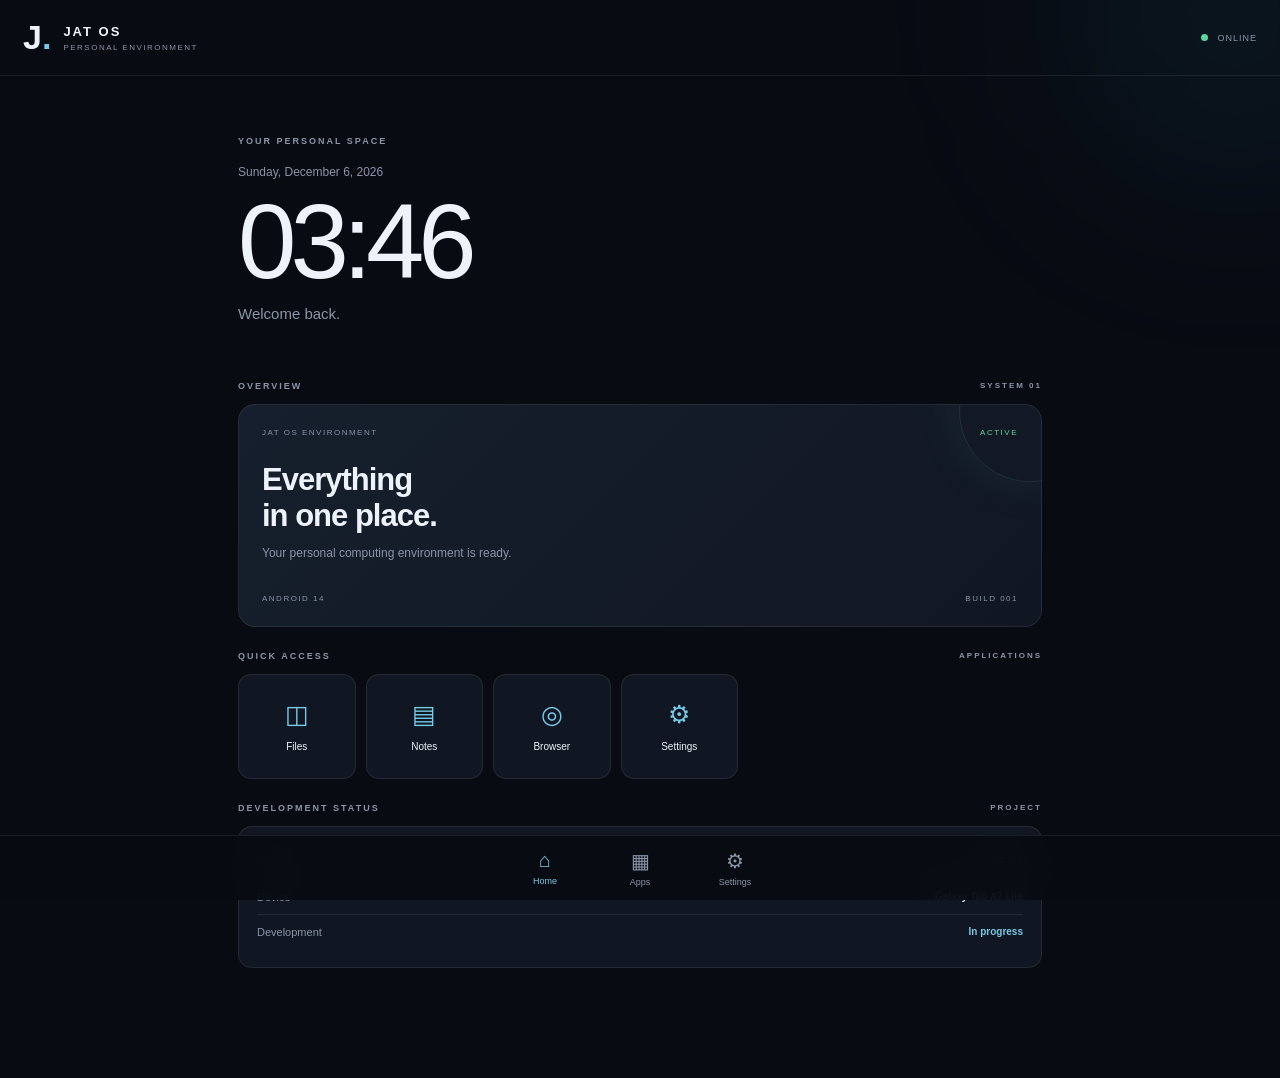
==== interface/index.html @ 36a862e6 "Build JAT OS interface prototype" ====
<!DOCTYPE html>
<html lang="en">
<head>
<meta charset="UTF-8">
<meta name="viewport" content="width=device-width,initial-scale=1,maximum-scale=1,user-scalable=no">
<meta name="theme-color" content="#080b12">
<title>JAT OS</title>
<link rel="stylesheet" href="style.css">
</head>
<body>

<div class="ambient"></div>

<header>
  <div class="brand">
    <div class="logo">J<span>.</span></div>
    <div>
      <div class="brand-name">JAT OS</div>
      <div class="brand-sub">PERSONAL ENVIRONMENT</div>
    </div>
  </div>
  <div class="system-status">
    <span class="status-dot"></span>
    <span>ONLINE</span>
  </div>
</header>

<main>
  <section id="home" class="screen active">
    <div class="greeting">
      <div class="eyebrow">YOUR PERSONAL SPACE</div>
      <div id="date" class="date"></div>
      <div id="clock" class="clock">00:00</div>
      <div class="welcome">Welcome back.</div>
    </div>

    <div class="section-heading">
      <span>OVERVIEW</span>
      <span class="muted">SYSTEM 01</span>
    </div>

    <div class="system-card">
      <div class="card-top">
        <span>JAT OS ENVIRONMENT</span>
        <span class="live">ACTIVE</span>
      </div>
      <div class="system-title">Everything<br>in one place.</div>
      <div class="system-description">
        Your personal computing environment is ready.
      </div>
      <div class="card-bottom">
        <span>ANDROID 14</span>
        <span>BUILD 001</span>
      </div>
    </div>

    <div class="section-heading">
      <span>QUICK ACCESS</span>
      <span class="muted">APPLICATIONS</span>
    </div>

    <div class="quick-grid">
      <button class="quick-item" data-app="Files">
        <span class="app-icon">◫</span>
        <span>Files</span>
      </button>
      <button class="quick-item" data-app="Notes">
        <span class="app-icon">▤</span>
        <span>Notes</span>
      </button>
      <button class="quick-item" data-app="Browser">
        <span class="app-icon">◎</span>
        <span>Browser</span>
      </button>
      <button class="quick-item" data-app="Settings">
        <span class="app-icon">⚙</span>
        <span>Settings</span>
      </button>
    </div>

    <div class="section-heading">
      <span>DEVELOPMENT STATUS</span>
      <span class="muted">PROJECT</span>
    </div>

    <div class="info-card">
      <div class="info-row">
        <span>Project</span>
        <strong>JAT OS</strong>
      </div>
      <div class="info-row">
        <span>Device</span>
        <strong>Galaxy Tab A7 Lite</strong>
      </div>
      <div class="info-row">
        <span>Development</span>
        <strong class="accent">In progress</strong>
      </div>
    </div>
  </section>

  <section id="apps" class="screen">
    <div class="page-title">Applications</div>
    <div class="page-subtitle">YOUR DIGITAL WORKSPACE</div>

    <input id="search" class="search" placeholder="Search applications..." autocomplete="off">

    <div id="app-list" class="app-list">
      <button class="app-entry" data-app="Files"><span>◫</span><div><b>Files</b><small>File management</small></div></button>
      <button class="app-entry" data-app="Notes"><span>▤</span><div><b>Notes</b><small>Personal workspace</small></div></button>
      <button class="app-entry" data-app="Browser"><span>◎</span><div><b>Browser</b><small>Internet access</small></div></button>
      <button class="app-entry" data-app="Calculator"><span>⊞</span><div><b>Calculator</b><small>Calculations</small></div></button>
      <button class="app-entry" data-app="Settings"><span>⚙</span><div><b>Settings</b><small>Environment configuration</small></div></button>
      <button class="app-entry" data-app="Terminal"><span>⌘</span><div><b>Terminal</b><small>Development environment</small></div></button>
    </div>
  </section>

  <section id="settings" class="screen">
    <div class="page-title">Settings</div>
    <div class="page-subtitle">ENVIRONMENT CONFIGURATION</div>

    <div class="settings-group">
      <div class="settings-label">APPEARANCE</div>
      <div class="setting">
        <div><b>Light interface</b><small>Change the environment theme</small></div>
        <button id="theme-toggle" class="toggle">OFF</button>
      </div>
    </div>

    <div class="settings-group">
      <div class="settings-label">DEVICE INFORMATION</div>
      <div class="info-row"><span>Device</span><strong>SM-T225</strong></div>
      <div class="info-row"><span>Android</span><strong>14</strong></div>
      <div class="info-row"><span>Architecture</span><strong>ARM64</strong></div>
      <div class="info-row"><span>Interface version</span><strong>0.1.0</strong></div>
    </div>

    <div class="settings-group">
      <div class="settings-label">ABOUT</div>
      <div class="system-card compact">
        <div class="system-title">JAT OS</div>
        <div class="system-description">A personal Android computing environment, developed independently.</div>
      </div>
    </div>
  </section>

  <section id="notes" class="screen">
    <div class="page-title">Notes</div>
    <div class="page-subtitle">PERSONAL WORKSPACE</div>
    <textarea id="notes-input" placeholder="Write something..."></textarea>
    <div class="note-footer">
      <span id="save-status">Saved locally</span>
      <button id="clear-notes">CLEAR</button>
    </div>
  </section>

  <section id="detail" class="screen">
    <button id="back-button" class="back">← BACK</button>
    <div class="page-title" id="detail-title">Application</div>
    <div class="page-subtitle">APPLICATION INFORMATION</div>
    <div class="system-card">
      <div class="system-title" id="detail-name"></div>
      <div class="system-description" id="detail-description"></div>
    </div>
    <div id="detail-action"></div>
  </section>
</main>

<nav>
  <button class="nav-item active" data-screen="home">
    <span>⌂</span><small>Home</small>
  </button>
  <button class="nav-item" data-screen="apps">
    <span>▦</span><small>Apps</small>
  </button>
  <button class="nav-item" data-screen="settings">
    <span>⚙</span><small>Settings</small>
  </button>
</nav>

<div id="toast"></div>

<script src="app.js"></script>
</body>
</html>
---- interface/style.css ----
:root {
  --bg:#080b12;
  --panel:#111722;
  --panel2:#161f2d;
  --text:#eef2fa;
  --muted:#8995a8;
  --accent:#77c9e8;
  --border:rgba(255,255,255,.08);
}

* {box-sizing:border-box}

body {
  margin:0;
  background:var(--bg);
  color:var(--text);
  font-family:Arial,sans-serif;
  min-height:100vh;
  overflow-x:hidden;
  transition:.3s;
}

body.light {
  --bg:#edf1f6;
  --panel:#fff;
  --panel2:#e1e8f0;
  --text:#17202c;
  --muted:#667487;
  --accent:#187fa9;
  --border:rgba(0,0,0,.1);
}

.ambient {
  position:fixed;
  width:330px;
  height:330px;
  border-radius:50%;
  background:rgba(53,143,190,.09);
  filter:blur(100px);
  top:-150px;
  right:-120px;
  pointer-events:none;
}

header {
  height:76px;
  padding:0 23px;
  display:flex;
  align-items:center;
  justify-content:space-between;
  border-bottom:1px solid var(--border);
  position:relative;
  z-index:2;
}

.brand {display:flex;align-items:center;gap:12px}
.logo {font-size:34px;font-weight:900;color:var(--text)}
.logo span {color:var(--accent)}
.brand-name {font-size:13px;font-weight:800;letter-spacing:2px}
.brand-sub {font-size:8px;color:var(--muted);letter-spacing:1.5px;margin-top:4px}

.system-status {font-size:9px;letter-spacing:1px;color:var(--muted)}
.status-dot {display:inline-block;width:7px;height:7px;border-radius:50%;background:#5bd4a1;margin-right:6px}

main {
  width:min(100%,850px);
  margin:auto;
  padding:27px 23px 110px;
}

.screen {display:none;animation:appear .35s ease}
.screen.active {display:block}

@keyframes appear {
  from {opacity:0;transform:translateY(9px)}
  to {opacity:1;transform:translateY(0)}
}

.greeting {padding:20px 0 35px}
.eyebrow,.section-heading,.page-subtitle,.settings-label {
  font-size:9px;
  letter-spacing:2px;
  color:var(--muted);
  font-weight:bold;
}
.date {font-size:12px;color:var(--muted);margin-top:19px}
.clock {font-size:clamp(65px,13vw,105px);font-weight:200;letter-spacing:-6px;margin-top:3px}
.welcome {font-size:15px;color:var(--muted);margin-top:3px}

.section-heading {
  display:flex;
  justify-content:space-between;
  margin:24px 0 13px;
}

.muted {color:var(--muted);font-size:8px}

.system-card {
  padding:23px;
  background:linear-gradient(135deg,var(--panel2),var(--panel));
  border:1px solid var(--border);
  border-radius:17px;
  position:relative;
  overflow:hidden;
}

.system-card:after {
  content:"";
  position:absolute;
  width:140px;
  height:140px;
  border:1px solid rgba(119,201,232,.13);
  border-radius:50%;
  right:-60px;
  top:-65px;
  box-shadow:0 0 50px rgba(119,201,232,.08);
}

.card-top,.card-bottom {
  display:flex;
  justify-content:space-between;
  font-size:8px;
  letter-spacing:1.5px;
  color:var(--muted);
}

.live {color:#5bd4a1}
.system-title {font-size:31px;line-height:1.15;font-weight:700;margin:25px 0 10px;letter-spacing:-1px}
.system-description {font-size:12px;color:var(--muted);line-height:1.7;max-width:330px}
.card-bottom {margin-top:30px}

.quick-grid {
  display:grid;
  grid-template-columns:repeat(4,1fr);
  gap:10px;
}

.quick-item {
  border:1px solid var(--border);
  background:var(--panel);
  color:var(--text);
  border-radius:13px;
  min-height:105px;
  display:flex;
  flex-direction:column;
  justify-content:center;
  align-items:center;
  gap:12px;
  font-size:10px;
  cursor:pointer;
}

.app-icon {font-size:25px;color:var(--accent)}
button {font-family:inherit}
button:active {transform:scale(.96)}

.info-card,.settings-group {
  padding:18px;
  background:var(--panel);
  border:1px solid var(--border);
  border-radius:14px;
}

.info-row {
  display:flex;
  justify-content:space-between;
  align-items:center;
  padding:11px 0;
  font-size:11px;
  border-bottom:1px solid var(--border);
  gap:10px;
}
.info-row:last-child {border:0}
.info-row span {color:var(--muted)}
.info-row strong {font-size:10px;text-align:right}
.accent {color:var(--accent)}

.page-title {font-size:34px;font-weight:700;letter-spacing:-1.5px;margin:22px 0 5px}
.page-subtitle {margin-bottom:30px}

.search,textarea {
  width:100%;
  border:1px solid var(--border);
  background:var(--panel);
  color:var(--text);
  border-radius:12px;
  padding:15px;
  outline:none;
  font:inherit;
  font-size:12px;
}

.search:focus,textarea:focus {border-color:var(--accent)}

.app-list {display:grid;gap:10px;margin-top:20px}
.app-entry {
  display:flex;
  align-items:center;
  gap:16px;
  padding:17px;
  background:var(--panel);
  border:1px solid var(--border);
  border-radius:13px;
  color:var(--text);
  text-align:left;
  cursor:pointer;
}
.app-entry>span {font-size:25px;color:var(--accent);width:30px;text-align:center}
.app-entry b {font-size:12px;display:block}
.app-entry small {font-size:10px;color:var(--muted);display:block;margin-top:5px}

.settings-group {margin-bottom:14px}
.settings-label {margin-bottom:14px}
.setting {display:flex;align-items:center;justify-content:space-between;gap:10px}
.setting b {font-size:12px}
.setting small {display:block;color:var(--muted);font-size:10px;margin-top:5px}
.toggle {
  padding:9px 14px;
  border-radius:20px;
  border:1px solid var(--border);
  background:var(--panel2);
  color:var(--text);
  font-size:9px;
}
.compact {padding:15px}
.compact .system-title {font-size:22px;margin:5px 0 10px}

textarea {min-height:240px;resize:vertical}
.note-footer {display:flex;justify-content:space-between;align-items:center;margin-top:13px;color:var(--muted);font-size:10px}
.note-footer button,.back {
  background:transparent;
  color:var(--accent);
  border:1px solid var(--border);
  padding:10px 13px;
  border-radius:9px;
  font-size:9px;
  letter-spacing:1px;
}

.back {margin-bottom:20px}
#detail-action {margin-top:20px}

nav {
  position:fixed;
  z-index:5;
  bottom:0;
  left:0;
  right:0;
  display:flex;
  justify-content:center;
  gap:35px;
  padding:12px 20px calc(12px + env(safe-area-inset-bottom));
  background:color-mix(in srgb,var(--bg) 92%,transparent);
  backdrop-filter:blur(20px);
  border-top:1px solid var(--border);
}

.nav-item {
  border:0;
  background:transparent;
  color:var(--muted);
  display:flex;
  flex-direction:column;
  align-items:center;
  gap:4px;
  min-width:60px;
}
.nav-item span {font-size:20px}
.nav-item small {font-size:9px}
.nav-item.active {color:var(--accent)}

#toast {
  position:fixed;
  bottom:90px;
  left:50%;
  transform:translate(-50%,15px);
  background:var(--panel2);
  border:1px solid var(--border);
  color:var(--text);
  padding:12px 17px;
  border-radius:10px;
  font-size:11px;
  opacity:0;
  pointer-events:none;
  transition:.25s;
  z-index:10;
}
#toast.show {opacity:1;transform:translate(-50%,0)}

@media(min-width:650px) {
  main {padding-top:40px}
  .quick-grid {max-width:500px}
}
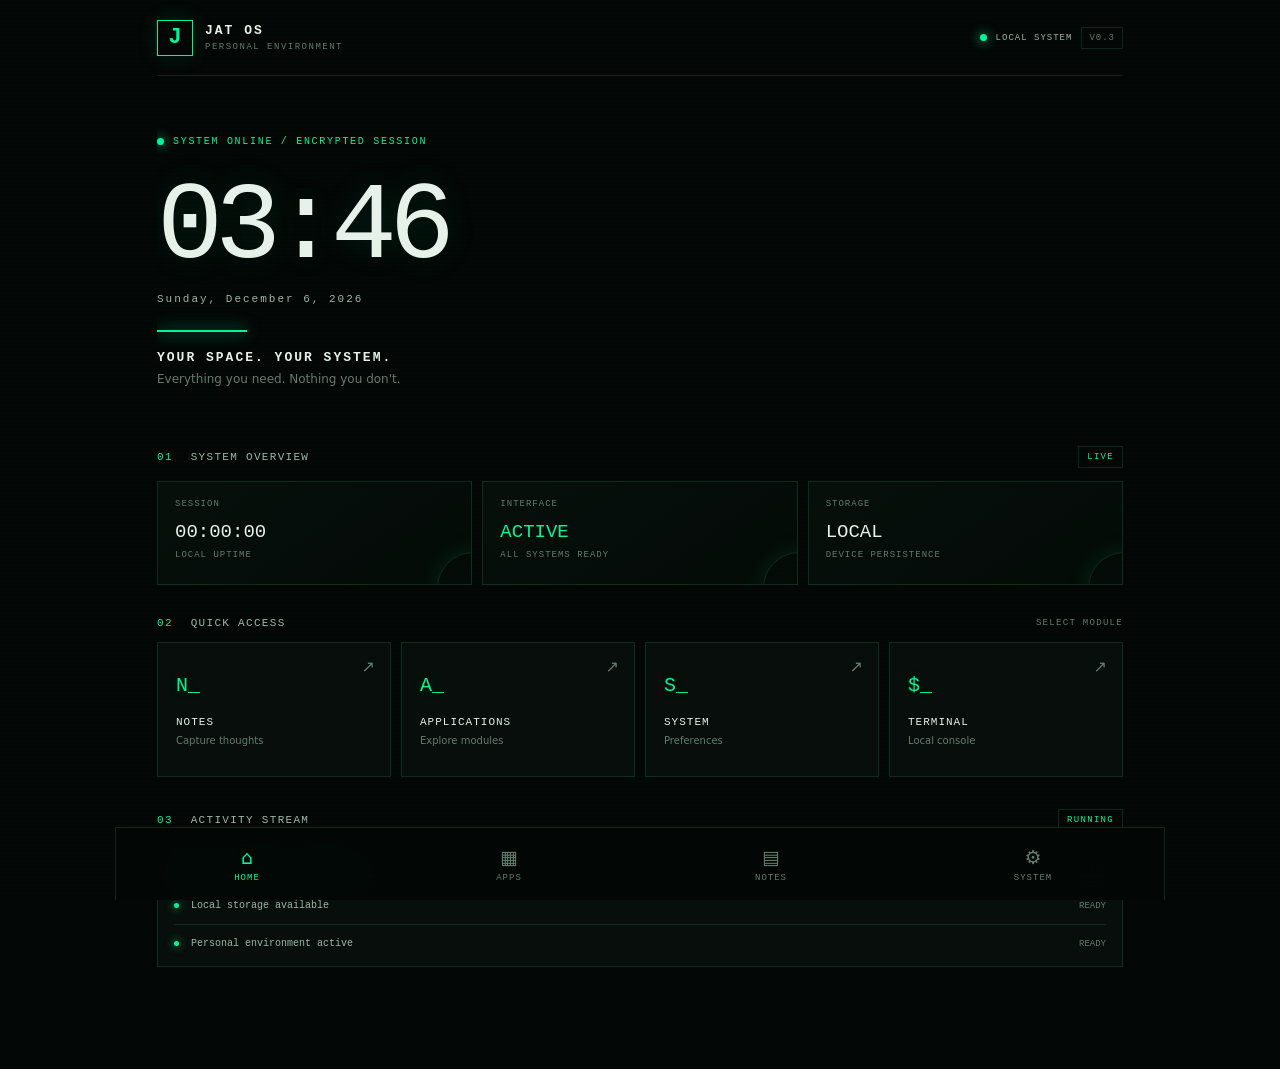
==== commit 0e4419e7: "Upgrade JAT OS with animated cyber interface" ====
--- a/interface/index.html
+++ b/interface/index.html
@@ -3,183 +3,114 @@
 <head>
 <meta charset="UTF-8">
 <meta name="viewport" content="width=device-width,initial-scale=1,maximum-scale=1,user-scalable=no">
-<meta name="theme-color" content="#080b12">
+<meta name="theme-color" content="#030706">
 <title>JAT OS</title>
 <link rel="stylesheet" href="style.css">
 </head>
 <body>
+<canvas id="matrix"></canvas>
+<div class="scanline"></div>
+<div class="app-shell">
 
-<div class="ambient"></div>
-
-<header>
+<header class="topbar">
   <div class="brand">
-    <div class="logo">J<span>.</span></div>
-    <div>
-      <div class="brand-name">JAT OS</div>
-      <div class="brand-sub">PERSONAL ENVIRONMENT</div>
-    </div>
+    <div class="brand-mark">J</div>
+    <div><strong>JAT OS</strong><small>PERSONAL ENVIRONMENT</small></div>
   </div>
-  <div class="system-status">
-    <span class="status-dot"></span>
-    <span>ONLINE</span>
-  </div>
+  <div class="top-status"><span class="pulse"></span> LOCAL SYSTEM <span class="version">V0.3</span></div>
 </header>
 
 <main>
-  <section id="home" class="screen active">
-    <div class="greeting">
-      <div class="eyebrow">YOUR PERSONAL SPACE</div>
-      <div id="date" class="date"></div>
-      <div id="clock" class="clock">00:00</div>
-      <div class="welcome">Welcome back.</div>
+<section class="screen active" id="home">
+  <div class="hero">
+    <div class="eyebrow"><span class="pulse"></span> SYSTEM ONLINE / ENCRYPTED SESSION</div>
+    <div class="hero-time" id="clock">00:00</div>
+    <div class="hero-date" id="date">LOADING DATE...</div>
+    <div class="hero-line"></div>
+    <div class="hero-message">YOUR SPACE. YOUR SYSTEM.</div>
+    <div class="hero-sub">Everything you need. Nothing you don't.</div>
+  </div>
+
+  <div class="section-head"><div><span class="section-index">01</span> SYSTEM OVERVIEW</div><span class="live-label">LIVE</span></div>
+  <div class="stats-grid">
+    <div class="stat-card"><span class="stat-label">SESSION</span><strong id="sessionTime">00:00:00</strong><small>LOCAL UPTIME</small></div>
+    <div class="stat-card"><span class="stat-label">INTERFACE</span><strong class="green">ACTIVE</strong><small>ALL SYSTEMS READY</small></div>
+    <div class="stat-card"><span class="stat-label">STORAGE</span><strong>LOCAL</strong><small>DEVICE PERSISTENCE</small></div>
+  </div>
+
+  <div class="section-head"><div><span class="section-index">02</span> QUICK ACCESS</div><span class="muted">SELECT MODULE</span></div>
+  <div class="quick-grid">
+    <button class="module-card" data-open="notes"><span class="module-icon">N_</span><strong>NOTES</strong><small>Capture thoughts</small><span class="card-arrow">↗</span></button>
+    <button class="module-card" data-open="apps"><span class="module-icon">A_</span><strong>APPLICATIONS</strong><small>Explore modules</small><span class="card-arrow">↗</span></button>
+    <button class="module-card" data-open="system"><span class="module-icon">S_</span><strong>SYSTEM</strong><small>Preferences</small><span class="card-arrow">↗</span></button>
+    <button class="module-card" data-open="terminal"><span class="module-icon">$_</span><strong>TERMINAL</strong><small>Local console</small><span class="card-arrow">↗</span></button>
+  </div>
+
+  <div class="section-head"><div><span class="section-index">03</span> ACTIVITY STREAM</div><span class="live-label">RUNNING</span></div>
+  <div class="activity-panel" id="activity">
+    <div class="activity-row"><span class="activity-dot"></span><span>JAT OS interface initialized</span><time>NOW</time></div>
+    <div class="activity-row"><span class="activity-dot"></span><span>Local storage available</span><time>READY</time></div>
+    <div class="activity-row"><span class="activity-dot"></span><span>Personal environment active</span><time>READY</time></div>
+  </div>
+</section>
+
+<section class="screen" id="apps">
+  <div class="page-heading"><span class="eyebrow">MODULE DIRECTORY / 02</span><h1>Applications<span class="green">.</span></h1><p>Your tools, organized in one place.</p></div>
+  <div class="search-wrap"><span>⌕</span><input id="appSearch" placeholder="Search modules..." autocomplete="off"></div>
+  <div class="app-grid" id="appGrid">
+    <button class="app-tile" data-open="notes" data-name="notes"><span>N_</span><strong>Notes</strong><small>Personal workspace</small></button>
+    <button class="app-tile" data-open="terminal" data-name="terminal"><span>$_</span><strong>Terminal</strong><small>Local command log</small></button>
+    <button class="app-tile" data-open="system" data-name="system"><span>S_</span><strong>System</strong><small>Preferences</small></button>
+    <button class="app-tile" data-open="home" data-name="dashboard"><span>H_</span><strong>Dashboard</strong><small>System overview</small></button>
+  </div>
+  <p class="empty-state" id="noApps" hidden>No matching modules found.</p>
+</section>
+
+<section class="screen" id="notes">
+  <div class="page-heading"><span class="eyebrow">PERSONAL STORAGE / 03</span><h1>Notes<span class="green">.</span></h1><p>A private space for your thoughts and ideas.</p></div>
+  <div class="editor-panel">
+    <div class="editor-top"><span>UNTITLED DOCUMENT</span><span id="saveStatus">LOCAL DRAFT</span></div>
+    <textarea id="notesArea" placeholder="Start writing something..."></textarea>
+    <div class="editor-bottom"><span id="charCount">0 CHARACTERS</span><button class="action-button" id="saveNote">SAVE LOCALLY ↗</button></div>
+  </div>
+  <div class="info-strip"><span class="pulse"></span> Your notes are stored on this device in this app's local storage.</div>
+</section>
+
+<section class="screen" id="terminal">
+  <div class="page-heading"><span class="eyebrow">LOCAL CONSOLE / 04</span><h1>Terminal<span class="green">.</span></h1><p>A visual console for your JAT OS session.</p></div>
+  <div class="terminal-window">
+    <div class="terminal-bar"><span></span><span></span><span></span><b>JAT // LOCAL CONSOLE</b></div>
+    <div class="terminal-content" id="terminalOutput">
+      <p class="dim">JAT OS LOCAL CONSOLE [SIMULATED INTERFACE]</p>
+      <p class="green-text">Session initialized.</p>
+      <p>Type <b>help</b> to view available interface commands.</p>
     </div>
+    <form id="terminalForm"><label>JAT <span>›</span></label><input id="terminalInput" autocomplete="off" spellcheck="false" placeholder="Type help..."></form>
+  </div>
+  <p class="warning-note">This is a local visual console, not an Android shell. It does not execute device commands.</p>
+</section>
 
-    <div class="section-heading">
-      <span>OVERVIEW</span>
-      <span class="muted">SYSTEM 01</span>
-    </div>
-
-    <div class="system-card">
-      <div class="card-top">
-        <span>JAT OS ENVIRONMENT</span>
-        <span class="live">ACTIVE</span>
-      </div>
-      <div class="system-title">Everything<br>in one place.</div>
-      <div class="system-description">
-        Your personal computing environment is ready.
-      </div>
-      <div class="card-bottom">
-        <span>ANDROID 14</span>
-        <span>BUILD 001</span>
-      </div>
-    </div>
-
-    <div class="section-heading">
-      <span>QUICK ACCESS</span>
-      <span class="muted">APPLICATIONS</span>
-    </div>
-
-    <div class="quick-grid">
-      <button class="quick-item" data-app="Files">
-        <span class="app-icon">◫</span>
-        <span>Files</span>
-      </button>
-      <button class="quick-item" data-app="Notes">
-        <span class="app-icon">▤</span>
-        <span>Notes</span>
-      </button>
-      <button class="quick-item" data-app="Browser">
-        <span class="app-icon">◎</span>
-        <span>Browser</span>
-      </button>
-      <button class="quick-item" data-app="Settings">
-        <span class="app-icon">⚙</span>
-        <span>Settings</span>
-      </button>
-    </div>
-
-    <div class="section-heading">
-      <span>DEVELOPMENT STATUS</span>
-      <span class="muted">PROJECT</span>
-    </div>
-
-    <div class="info-card">
-      <div class="info-row">
-        <span>Project</span>
-        <strong>JAT OS</strong>
-      </div>
-      <div class="info-row">
-        <span>Device</span>
-        <strong>Galaxy Tab A7 Lite</strong>
-      </div>
-      <div class="info-row">
-        <span>Development</span>
-        <strong class="accent">In progress</strong>
-      </div>
-    </div>
-  </section>
-
-  <section id="apps" class="screen">
-    <div class="page-title">Applications</div>
-    <div class="page-subtitle">YOUR DIGITAL WORKSPACE</div>
-
-    <input id="search" class="search" placeholder="Search applications..." autocomplete="off">
-
-    <div id="app-list" class="app-list">
-      <button class="app-entry" data-app="Files"><span>◫</span><div><b>Files</b><small>File management</small></div></button>
-      <button class="app-entry" data-app="Notes"><span>▤</span><div><b>Notes</b><small>Personal workspace</small></div></button>
-      <button class="app-entry" data-app="Browser"><span>◎</span><div><b>Browser</b><small>Internet access</small></div></button>
-      <button class="app-entry" data-app="Calculator"><span>⊞</span><div><b>Calculator</b><small>Calculations</small></div></button>
-      <button class="app-entry" data-app="Settings"><span>⚙</span><div><b>Settings</b><small>Environment configuration</small></div></button>
-      <button class="app-entry" data-app="Terminal"><span>⌘</span><div><b>Terminal</b><small>Development environment</small></div></button>
-    </div>
-  </section>
-
-  <section id="settings" class="screen">
-    <div class="page-title">Settings</div>
-    <div class="page-subtitle">ENVIRONMENT CONFIGURATION</div>
-
-    <div class="settings-group">
-      <div class="settings-label">APPEARANCE</div>
-      <div class="setting">
-        <div><b>Light interface</b><small>Change the environment theme</small></div>
-        <button id="theme-toggle" class="toggle">OFF</button>
-      </div>
-    </div>
-
-    <div class="settings-group">
-      <div class="settings-label">DEVICE INFORMATION</div>
-      <div class="info-row"><span>Device</span><strong>SM-T225</strong></div>
-      <div class="info-row"><span>Android</span><strong>14</strong></div>
-      <div class="info-row"><span>Architecture</span><strong>ARM64</strong></div>
-      <div class="info-row"><span>Interface version</span><strong>0.1.0</strong></div>
-    </div>
-
-    <div class="settings-group">
-      <div class="settings-label">ABOUT</div>
-      <div class="system-card compact">
-        <div class="system-title">JAT OS</div>
-        <div class="system-description">A personal Android computing environment, developed independently.</div>
-      </div>
-    </div>
-  </section>
-
-  <section id="notes" class="screen">
-    <div class="page-title">Notes</div>
-    <div class="page-subtitle">PERSONAL WORKSPACE</div>
-    <textarea id="notes-input" placeholder="Write something..."></textarea>
-    <div class="note-footer">
-      <span id="save-status">Saved locally</span>
-      <button id="clear-notes">CLEAR</button>
-    </div>
-  </section>
-
-  <section id="detail" class="screen">
-    <button id="back-button" class="back">← BACK</button>
-    <div class="page-title" id="detail-title">Application</div>
-    <div class="page-subtitle">APPLICATION INFORMATION</div>
-    <div class="system-card">
-      <div class="system-title" id="detail-name"></div>
-      <div class="system-description" id="detail-description"></div>
-    </div>
-    <div id="detail-action"></div>
-  </section>
+<section class="screen" id="system">
+  <div class="page-heading"><span class="eyebrow">CONFIGURATION / 05</span><h1>System<span class="green">.</span></h1><p>Personalize your environment.</p></div>
+  <div class="settings-list">
+    <div class="setting-row"><div><strong>Visual theme</strong><small>Choose interface appearance</small></div><button class="action-button" id="themeToggle">TOGGLE THEME</button></div>
+    <div class="setting-row"><div><strong>Ambient animation</strong><small>Animated matrix background</small></div><label class="switch"><input type="checkbox" id="animationToggle" checked><span></span></label></div>
+    <div class="setting-row"><div><strong>Clock format</strong><small>Choose time display</small></div><button class="action-button" id="clockToggle">12 / 24 HOUR</button></div>
+    <div class="setting-row"><div><strong>Interface version</strong><small>JAT OS visual environment</small></div><span class="setting-value">0.3.0</span></div>
+    <div class="setting-row"><div><strong>Storage mode</strong><small>Browser local storage</small></div><span class="setting-value green">LOCAL</span></div>
+  </div>
+  <div class="danger-panel"><strong>LOCAL DATA</strong><p>Clear saved notes and interface preferences from this app.</p><button class="action-button danger" id="clearData">CLEAR LOCAL DATA</button></div>
+</section>
 </main>
 
-<nav>
-  <button class="nav-item active" data-screen="home">
-    <span>⌂</span><small>Home</small>
-  </button>
-  <button class="nav-item" data-screen="apps">
-    <span>▦</span><small>Apps</small>
-  </button>
-  <button class="nav-item" data-screen="settings">
-    <span>⚙</span><small>Settings</small>
-  </button>
+<nav class="bottom-nav">
+  <button class="nav-item active" data-screen="home"><span>⌂</span><small>HOME</small></button>
+  <button class="nav-item" data-screen="apps"><span>▦</span><small>APPS</small></button>
+  <button class="nav-item" data-screen="notes"><span>▤</span><small>NOTES</small></button>
+  <button class="nav-item" data-screen="system"><span>⚙</span><small>SYSTEM</small></button>
 </nav>
-
-<div id="toast"></div>
-
+<div class="toast" id="toast"></div>
+</div>
 <script src="app.js"></script>
 </body>
 </html>
--- a/interface/style.css
+++ b/interface/style.css
@@ -1,293 +1,111 @@
-:root {
-  --bg:#080b12;
-  --panel:#111722;
-  --panel2:#161f2d;
-  --text:#eef2fa;
-  --muted:#8995a8;
-  --accent:#77c9e8;
-  --border:rgba(255,255,255,.08);
+:root{
+  --bg:#030706;--panel:rgba(8,17,13,.88);--panel2:#0a1510;
+  --line:rgba(65,180,119,.19);--green:#00f59a;--soft:#9bb8a8;
+  --muted:#647c6e;--text:#e6f1e9;--danger:#ff6868;
+  --glow:rgba(0,255,145,.12)
 }
-
-* {box-sizing:border-box}
-
-body {
-  margin:0;
-  background:var(--bg);
-  color:var(--text);
-  font-family:Arial,sans-serif;
-  min-height:100vh;
-  overflow-x:hidden;
-  transition:.3s;
-}
-
-body.light {
-  --bg:#edf1f6;
-  --panel:#fff;
-  --panel2:#e1e8f0;
-  --text:#17202c;
-  --muted:#667487;
-  --accent:#187fa9;
-  --border:rgba(0,0,0,.1);
-}
-
-.ambient {
-  position:fixed;
-  width:330px;
-  height:330px;
-  border-radius:50%;
-  background:rgba(53,143,190,.09);
-  filter:blur(100px);
-  top:-150px;
-  right:-120px;
-  pointer-events:none;
-}
-
-header {
-  height:76px;
-  padding:0 23px;
-  display:flex;
-  align-items:center;
-  justify-content:space-between;
-  border-bottom:1px solid var(--border);
-  position:relative;
-  z-index:2;
-}
-
-.brand {display:flex;align-items:center;gap:12px}
-.logo {font-size:34px;font-weight:900;color:var(--text)}
-.logo span {color:var(--accent)}
-.brand-name {font-size:13px;font-weight:800;letter-spacing:2px}
-.brand-sub {font-size:8px;color:var(--muted);letter-spacing:1.5px;margin-top:4px}
-
-.system-status {font-size:9px;letter-spacing:1px;color:var(--muted)}
-.status-dot {display:inline-block;width:7px;height:7px;border-radius:50%;background:#5bd4a1;margin-right:6px}
-
-main {
-  width:min(100%,850px);
-  margin:auto;
-  padding:27px 23px 110px;
-}
-
-.screen {display:none;animation:appear .35s ease}
-.screen.active {display:block}
-
-@keyframes appear {
-  from {opacity:0;transform:translateY(9px)}
-  to {opacity:1;transform:translateY(0)}
-}
-
-.greeting {padding:20px 0 35px}
-.eyebrow,.section-heading,.page-subtitle,.settings-label {
-  font-size:9px;
-  letter-spacing:2px;
-  color:var(--muted);
-  font-weight:bold;
-}
-.date {font-size:12px;color:var(--muted);margin-top:19px}
-.clock {font-size:clamp(65px,13vw,105px);font-weight:200;letter-spacing:-6px;margin-top:3px}
-.welcome {font-size:15px;color:var(--muted);margin-top:3px}
-
-.section-heading {
-  display:flex;
-  justify-content:space-between;
-  margin:24px 0 13px;
-}
-
-.muted {color:var(--muted);font-size:8px}
-
-.system-card {
-  padding:23px;
-  background:linear-gradient(135deg,var(--panel2),var(--panel));
-  border:1px solid var(--border);
-  border-radius:17px;
-  position:relative;
-  overflow:hidden;
-}
-
-.system-card:after {
-  content:"";
-  position:absolute;
-  width:140px;
-  height:140px;
-  border:1px solid rgba(119,201,232,.13);
-  border-radius:50%;
-  right:-60px;
-  top:-65px;
-  box-shadow:0 0 50px rgba(119,201,232,.08);
-}
-
-.card-top,.card-bottom {
-  display:flex;
-  justify-content:space-between;
-  font-size:8px;
-  letter-spacing:1.5px;
-  color:var(--muted);
-}
-
-.live {color:#5bd4a1}
-.system-title {font-size:31px;line-height:1.15;font-weight:700;margin:25px 0 10px;letter-spacing:-1px}
-.system-description {font-size:12px;color:var(--muted);line-height:1.7;max-width:330px}
-.card-bottom {margin-top:30px}
-
-.quick-grid {
-  display:grid;
-  grid-template-columns:repeat(4,1fr);
-  gap:10px;
-}
-
-.quick-item {
-  border:1px solid var(--border);
-  background:var(--panel);
-  color:var(--text);
-  border-radius:13px;
-  min-height:105px;
-  display:flex;
-  flex-direction:column;
-  justify-content:center;
-  align-items:center;
-  gap:12px;
-  font-size:10px;
-  cursor:pointer;
-}
-
-.app-icon {font-size:25px;color:var(--accent)}
-button {font-family:inherit}
-button:active {transform:scale(.96)}
-
-.info-card,.settings-group {
-  padding:18px;
-  background:var(--panel);
-  border:1px solid var(--border);
-  border-radius:14px;
-}
-
-.info-row {
-  display:flex;
-  justify-content:space-between;
-  align-items:center;
-  padding:11px 0;
-  font-size:11px;
-  border-bottom:1px solid var(--border);
-  gap:10px;
-}
-.info-row:last-child {border:0}
-.info-row span {color:var(--muted)}
-.info-row strong {font-size:10px;text-align:right}
-.accent {color:var(--accent)}
-
-.page-title {font-size:34px;font-weight:700;letter-spacing:-1.5px;margin:22px 0 5px}
-.page-subtitle {margin-bottom:30px}
-
-.search,textarea {
-  width:100%;
-  border:1px solid var(--border);
-  background:var(--panel);
-  color:var(--text);
-  border-radius:12px;
-  padding:15px;
-  outline:none;
-  font:inherit;
-  font-size:12px;
-}
-
-.search:focus,textarea:focus {border-color:var(--accent)}
-
-.app-list {display:grid;gap:10px;margin-top:20px}
-.app-entry {
-  display:flex;
-  align-items:center;
-  gap:16px;
-  padding:17px;
-  background:var(--panel);
-  border:1px solid var(--border);
-  border-radius:13px;
-  color:var(--text);
-  text-align:left;
-  cursor:pointer;
-}
-.app-entry>span {font-size:25px;color:var(--accent);width:30px;text-align:center}
-.app-entry b {font-size:12px;display:block}
-.app-entry small {font-size:10px;color:var(--muted);display:block;margin-top:5px}
-
-.settings-group {margin-bottom:14px}
-.settings-label {margin-bottom:14px}
-.setting {display:flex;align-items:center;justify-content:space-between;gap:10px}
-.setting b {font-size:12px}
-.setting small {display:block;color:var(--muted);font-size:10px;margin-top:5px}
-.toggle {
-  padding:9px 14px;
-  border-radius:20px;
-  border:1px solid var(--border);
-  background:var(--panel2);
-  color:var(--text);
-  font-size:9px;
-}
-.compact {padding:15px}
-.compact .system-title {font-size:22px;margin:5px 0 10px}
-
-textarea {min-height:240px;resize:vertical}
-.note-footer {display:flex;justify-content:space-between;align-items:center;margin-top:13px;color:var(--muted);font-size:10px}
-.note-footer button,.back {
-  background:transparent;
-  color:var(--accent);
-  border:1px solid var(--border);
-  padding:10px 13px;
-  border-radius:9px;
-  font-size:9px;
-  letter-spacing:1px;
-}
-
-.back {margin-bottom:20px}
-#detail-action {margin-top:20px}
-
-nav {
-  position:fixed;
-  z-index:5;
-  bottom:0;
-  left:0;
-  right:0;
-  display:flex;
-  justify-content:center;
-  gap:35px;
-  padding:12px 20px calc(12px + env(safe-area-inset-bottom));
-  background:color-mix(in srgb,var(--bg) 92%,transparent);
-  backdrop-filter:blur(20px);
-  border-top:1px solid var(--border);
-}
-
-.nav-item {
-  border:0;
-  background:transparent;
-  color:var(--muted);
-  display:flex;
-  flex-direction:column;
-  align-items:center;
-  gap:4px;
-  min-width:60px;
-}
-.nav-item span {font-size:20px}
-.nav-item small {font-size:9px}
-.nav-item.active {color:var(--accent)}
-
-#toast {
-  position:fixed;
-  bottom:90px;
-  left:50%;
-  transform:translate(-50%,15px);
-  background:var(--panel2);
-  border:1px solid var(--border);
-  color:var(--text);
-  padding:12px 17px;
-  border-radius:10px;
-  font-size:11px;
-  opacity:0;
-  pointer-events:none;
-  transition:.25s;
-  z-index:10;
-}
-#toast.show {opacity:1;transform:translate(-50%,0)}
-
-@media(min-width:650px) {
-  main {padding-top:40px}
-  .quick-grid {max-width:500px}
-}
+*{box-sizing:border-box}
+html,body{margin:0;min-height:100%;background:var(--bg);color:var(--text);font-family:Inter,system-ui,-apple-system,sans-serif}
+body{overflow-x:hidden}
+button,input,textarea{font:inherit}
+button{color:inherit}
+#matrix{position:fixed;inset:0;width:100%;height:100%;z-index:0;opacity:.27;pointer-events:none}
+.scanline{position:fixed;inset:0;z-index:1;pointer-events:none;background:repeating-linear-gradient(to bottom,transparent 0,transparent 3px,rgba(0,0,0,.11) 4px);opacity:.4}
+.app-shell{position:relative;z-index:2;max-width:1050px;min-height:100dvh;margin:auto;padding:0 24px 100px}
+.topbar{height:76px;display:flex;align-items:center;justify-content:space-between;border-bottom:1px solid var(--line)}
+.brand{display:flex;align-items:center;gap:12px}
+.brand-mark{width:36px;height:36px;display:grid;place-items:center;border:1px solid var(--green);color:var(--green);font:700 22px monospace;box-shadow:0 0 22px var(--glow)}
+.brand strong{display:block;font:700 13px monospace;letter-spacing:2px}
+.brand small{display:block;color:var(--muted);font:9px monospace;letter-spacing:1.5px;margin-top:4px}
+.top-status{font:9px monospace;color:var(--soft);letter-spacing:1px;display:flex;align-items:center;gap:9px}
+.version{color:var(--muted);border:1px solid var(--line);padding:5px 7px}
+.pulse{width:7px;height:7px;background:var(--green);border-radius:50%;display:inline-block;box-shadow:0 0 12px var(--green);animation:pulse 1.8s infinite}
+@keyframes pulse{50%{opacity:.35;box-shadow:0 0 3px var(--green)}}
+main{padding-top:24px}
+.screen{display:none;animation:appear .45s ease both}
+.screen.active{display:block}
+@keyframes appear{from{opacity:0;transform:translateY(9px)}to{opacity:1;transform:translateY(0)}}
+.hero{min-height:280px;padding:36px 0 28px;position:relative;overflow:hidden}
+.eyebrow{font:10px monospace;letter-spacing:1.7px;color:var(--green);display:flex;align-items:center;gap:9px}
+.hero-time{font:clamp(62px,13vw,110px) monospace;letter-spacing:-8px;line-height:1.1;margin-top:20px;text-shadow:0 0 34px var(--glow)}
+.hero-date{font:11px monospace;letter-spacing:2px;color:var(--soft);margin-top:5px}
+.hero-line{width:90px;height:2px;background:var(--green);box-shadow:0 0 16px var(--green);margin:25px 0 18px}
+.hero-message{font:700 13px monospace;letter-spacing:2px}
+.hero-sub{color:var(--muted);font-size:12px;margin-top:7px}
+.section-head{display:flex;justify-content:space-between;align-items:center;margin:32px 0 13px;font:11px monospace;letter-spacing:1.3px;color:var(--soft)}
+.section-index{color:var(--green);margin-right:10px}
+.live-label{font-size:9px;color:var(--green);border:1px solid var(--line);padding:5px 8px}
+.muted{font-size:9px;color:var(--muted)}
+.stats-grid{display:grid;grid-template-columns:repeat(3,1fr);gap:10px}
+.stat-card{background:linear-gradient(145deg,var(--panel),rgba(5,13,9,.65));border:1px solid var(--line);padding:17px;min-height:104px;position:relative;overflow:hidden}
+.stat-card:after{content:"";position:absolute;width:70px;height:70px;border:1px solid var(--line);border-radius:50%;right:-38px;bottom:-40px;box-shadow:0 0 25px var(--glow)}
+.stat-label,.stat-card small{display:block;font:9px monospace;color:var(--muted);letter-spacing:1px}
+.stat-card strong{display:block;font:19px monospace;margin:12px 0 7px}
+.green{color:var(--green)!important}
+.quick-grid{display:grid;grid-template-columns:repeat(4,1fr);gap:10px}
+.module-card,.app-tile{position:relative;text-align:left;background:var(--panel);border:1px solid var(--line);padding:18px;min-height:135px;cursor:pointer;transition:.25s}
+.module-card:active,.app-tile:active{transform:scale(.98)}
+.module-card:hover,.app-tile:hover{border-color:var(--green);background:var(--panel2);box-shadow:0 0 22px var(--glow)}
+.module-icon,.app-tile>span{display:block;color:var(--green);font:20px monospace;margin-bottom:19px;text-shadow:0 0 12px var(--glow)}
+.module-card strong,.app-tile strong{display:block;font:11px monospace;letter-spacing:1px}
+.module-card small,.app-tile small{display:block;color:var(--muted);font-size:10px;margin-top:7px}
+.card-arrow{position:absolute;right:15px;top:14px;color:var(--muted)}
+.activity-panel{border:1px solid var(--line);background:var(--panel);padding:4px 16px}
+.activity-row{display:flex;align-items:center;gap:12px;padding:13px 0;border-bottom:1px solid var(--line);font:10px monospace;color:var(--soft)}
+.activity-row:last-child{border:0}
+.activity-dot{width:5px;height:5px;border-radius:50%;background:var(--green);box-shadow:0 0 8px var(--green)}
+.activity-row time{margin-left:auto;color:var(--muted);font-size:9px}
+.page-heading{padding:38px 0 24px}
+.page-heading h1{font-size:clamp(34px,7vw,55px);letter-spacing:-2px;margin:15px 0 7px}
+.page-heading p{font-size:12px;color:var(--muted);margin:0}
+.search-wrap{height:50px;display:flex;align-items:center;gap:12px;padding:0 15px;background:var(--panel);border:1px solid var(--line);color:var(--green);margin-bottom:18px}
+.search-wrap input{background:transparent;border:0;outline:0;color:var(--text);width:100%;font-size:12px}
+.app-grid{display:grid;grid-template-columns:repeat(3,1fr);gap:12px}
+.app-tile{min-height:145px}
+.empty-state{color:var(--muted);font:11px monospace;padding:25px}
+.editor-panel,.terminal-window{border:1px solid var(--line);background:var(--panel)}
+.editor-top,.editor-bottom{display:flex;align-items:center;justify-content:space-between;padding:13px 15px;font:9px monospace;letter-spacing:1px;color:var(--muted);border-bottom:1px solid var(--line)}
+.editor-bottom{border-top:1px solid var(--line);border-bottom:0}
+#notesArea{display:block;width:100%;min-height:300px;resize:vertical;background:transparent;color:var(--text);border:0;outline:0;padding:20px;font:13px/1.8 monospace}
+#notesArea::placeholder{color:#53685b}
+.action-button{background:transparent;border:1px solid var(--green);color:var(--green);padding:10px 13px;font:9px monospace;letter-spacing:1px;cursor:pointer}
+.action-button:active{background:var(--green);color:#00150b}
+.info-strip{margin-top:15px;padding:14px;border:1px solid var(--line);font:10px monospace;color:var(--muted);display:flex;align-items:center;gap:10px}
+.terminal-bar{height:37px;background:#0b1711;border-bottom:1px solid var(--line);display:flex;align-items:center;gap:6px;padding:0 13px}
+.terminal-bar>span{width:7px;height:7px;border-radius:50%;background:#315d43}
+.terminal-bar b{font:9px monospace;color:var(--muted);margin-left:auto;letter-spacing:1px}
+.terminal-content{padding:18px;min-height:210px;font:11px/1.9 monospace;color:var(--soft)}
+.terminal-content p{margin:4px 0}
+.terminal-content .dim{color:var(--muted)}
+.green-text{color:var(--green)}
+#terminalForm{display:flex;gap:10px;align-items:center;padding:13px 16px;border-top:1px solid var(--line);font:12px monospace;color:var(--green)}
+#terminalInput{background:transparent;border:0;outline:0;color:var(--text);width:100%;font:12px monospace}
+.warning-note{font-size:10px;color:var(--muted);line-height:1.6}
+.settings-list{border:1px solid var(--line);background:var(--panel)}
+.setting-row{min-height:76px;padding:14px 16px;display:flex;align-items:center;justify-content:space-between;gap:15px;border-bottom:1px solid var(--line)}
+.setting-row:last-child{border:0}
+.setting-row strong{display:block;font:11px monospace}
+.setting-row small{display:block;color:var(--muted);font-size:10px;margin-top:6px}
+.setting-value{font:10px monospace;color:var(--muted)}
+.switch input{display:none}
+.switch span{width:37px;height:20px;border:1px solid var(--muted);display:block;border-radius:20px;position:relative}
+.switch span:after{content:"";position:absolute;width:12px;height:12px;left:3px;top:3px;background:var(--muted);border-radius:50%;transition:.2s}
+.switch input:checked+span{border-color:var(--green)}
+.switch input:checked+span:after{left:20px;background:var(--green);box-shadow:0 0 9px var(--green)}
+.danger-panel{margin-top:20px;border:1px solid rgba(255,104,104,.25);padding:17px}
+.danger-panel strong{font:10px monospace;color:var(--danger)}
+.danger-panel p{font-size:11px;color:var(--muted)}
+.danger{border-color:var(--danger);color:var(--danger)}
+.bottom-nav{position:fixed;z-index:5;bottom:0;left:0;right:0;max-width:1050px;margin:auto;height:73px;display:grid;grid-template-columns:repeat(4,1fr);background:rgba(3,8,6,.94);border:1px solid var(--line);border-bottom:0;backdrop-filter:blur(18px)}
+.nav-item{border:0;background:transparent;color:var(--muted);display:flex;flex-direction:column;align-items:center;justify-content:center;gap:5px;cursor:pointer}
+.nav-item span{font-size:19px}
+.nav-item small{font:9px monospace;letter-spacing:1px}
+.nav-item.active{color:var(--green);text-shadow:0 0 12px var(--glow)}
+.toast{position:fixed;z-index:10;bottom:88px;left:50%;transform:translate(-50%,15px);opacity:0;pointer-events:none;background:#0b2116;border:1px solid var(--green);color:var(--green);padding:12px 17px;font:10px monospace;transition:.25s;white-space:nowrap}
+.toast.show{opacity:1;transform:translate(-50%,0)}
+body.light{--bg:#e9f1ec;--panel:rgba(255,255,255,.9);--panel2:#fff;--line:rgba(0,100,55,.2);--green:#008b52;--soft:#344b3d;--muted:#718477;--text:#12251a;--glow:rgba(0,130,70,.12)}
+body.light #matrix{opacity:.09}
+body.no-animation #matrix,body.no-animation .scanline{display:none}
+@media(min-width:760px){.app-shell{padding-left:42px;padding-right:42px}.hero{min-height:310px}.quick-grid{grid-template-columns:repeat(4,1fr)}.app-grid{grid-template-columns:repeat(4,1fr)}}
+@media(max-width:560px){.app-shell{padding-left:16px;padding-right:16px}.top-status{font-size:8px}.version{display:none}.hero-time{letter-spacing:-5px}.stats-grid{gap:7px}.stat-card{padding:12px 9px}.stat-card strong{font-size:15px}.quick-grid{grid-template-columns:repeat(2,1fr)}.module-card{min-height:120px}.app-grid{grid-template-columns:repeat(2,1fr)}.setting-row{padding:13px 11px}}
+</style>
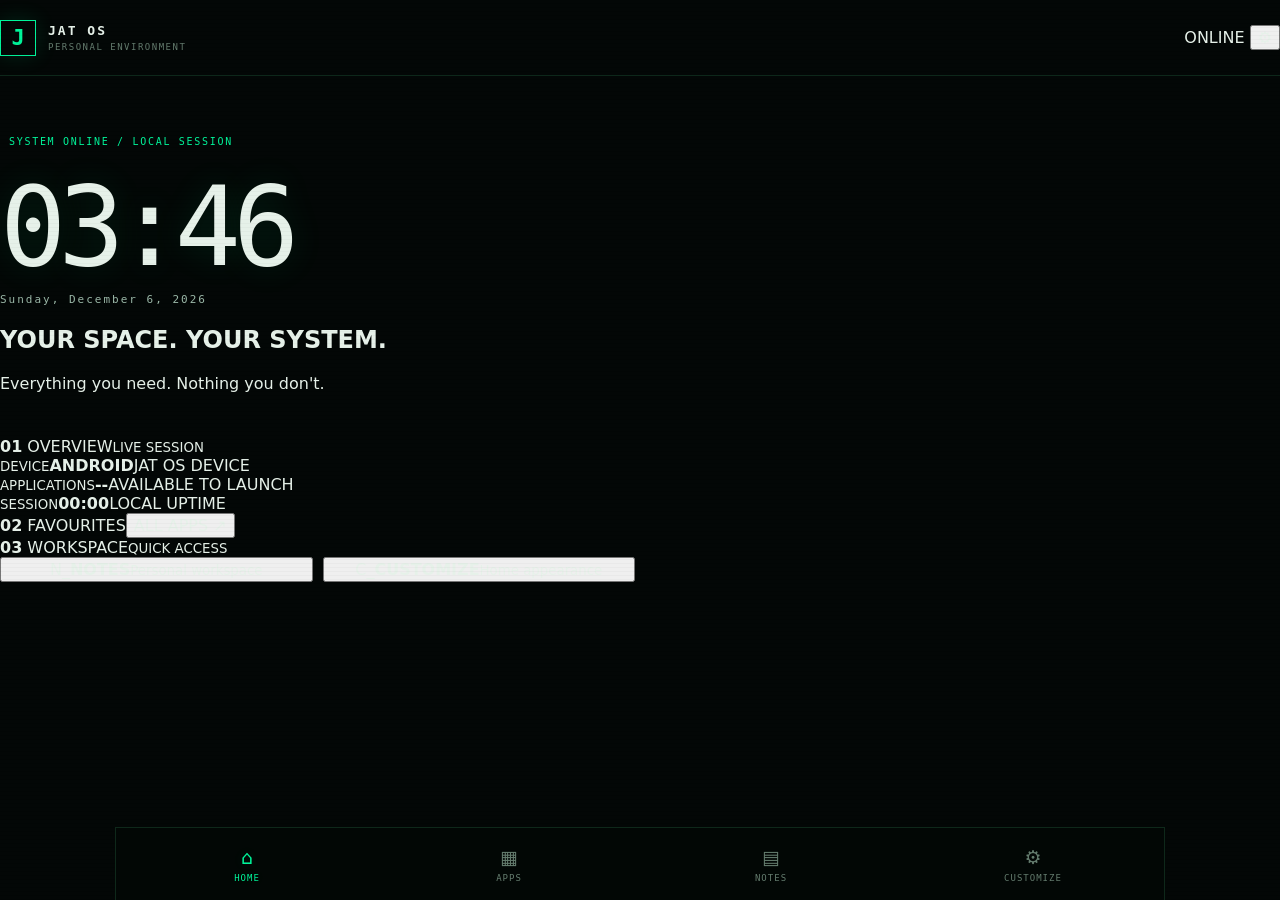
==== commit 5c5d424c: "Build JAT OS native app drawer and launcher customization" ====
--- a/interface/index.html
+++ b/interface/index.html
@@ -10,96 +10,89 @@
 <body>
 <canvas id="matrix"></canvas>
 <div class="scanline"></div>
-<div class="app-shell">
 
+<div class="shell">
 <header class="topbar">
-  <div class="brand">
+  <div class="brand" onclick="navigate('home')">
     <div class="brand-mark">J</div>
     <div><strong>JAT OS</strong><small>PERSONAL ENVIRONMENT</small></div>
   </div>
-  <div class="top-status"><span class="pulse"></span> LOCAL SYSTEM <span class="version">V0.3</span></div>
+  <div class="header-actions">
+    <span class="online"><i></i> ONLINE</span>
+    <button class="settings-shortcut" id="deviceSettings" aria-label="Open Android settings">⚙</button>
+  </div>
 </header>
 
 <main>
 <section class="screen active" id="home">
   <div class="hero">
-    <div class="eyebrow"><span class="pulse"></span> SYSTEM ONLINE / ENCRYPTED SESSION</div>
+    <div class="eyebrow"><i></i> SYSTEM ONLINE / LOCAL SESSION</div>
     <div class="hero-time" id="clock">00:00</div>
-    <div class="hero-date" id="date">LOADING DATE...</div>
-    <div class="hero-line"></div>
-    <div class="hero-message">YOUR SPACE. YOUR SYSTEM.</div>
-    <div class="hero-sub">Everything you need. Nothing you don't.</div>
+    <div class="hero-date" id="date">LOADING...</div>
+    <div class="hero-divider"></div>
+    <h1>YOUR SPACE. YOUR SYSTEM.</h1>
+    <p>Everything you need. Nothing you don't.</p>
   </div>
 
-  <div class="section-head"><div><span class="section-index">01</span> SYSTEM OVERVIEW</div><span class="live-label">LIVE</span></div>
-  <div class="stats-grid">
-    <div class="stat-card"><span class="stat-label">SESSION</span><strong id="sessionTime">00:00:00</strong><small>LOCAL UPTIME</small></div>
-    <div class="stat-card"><span class="stat-label">INTERFACE</span><strong class="green">ACTIVE</strong><small>ALL SYSTEMS READY</small></div>
-    <div class="stat-card"><span class="stat-label">STORAGE</span><strong>LOCAL</strong><small>DEVICE PERSISTENCE</small></div>
+  <div class="section-heading"><span><b>01</b> OVERVIEW</span><small>LIVE SESSION</small></div>
+  <div class="stats">
+    <div class="stat"><small>DEVICE</small><strong id="deviceName">ANDROID</strong><span>JAT OS DEVICE</span></div>
+    <div class="stat"><small>APPLICATIONS</small><strong id="appCount">--</strong><span>AVAILABLE TO LAUNCH</span></div>
+    <div class="stat"><small>SESSION</small><strong id="sessionTime">00:00</strong><span>LOCAL UPTIME</span></div>
   </div>
 
-  <div class="section-head"><div><span class="section-index">02</span> QUICK ACCESS</div><span class="muted">SELECT MODULE</span></div>
+  <div class="section-heading"><span><b>02</b> FAVOURITES</span><button class="text-action" onclick="navigate('apps')">ALL APPS ↗</button></div>
+  <div class="app-grid home-apps" id="homeApps"></div>
+
+  <div class="section-heading"><span><b>03</b> WORKSPACE</span><small>QUICK ACCESS</small></div>
   <div class="quick-grid">
-    <button class="module-card" data-open="notes"><span class="module-icon">N_</span><strong>NOTES</strong><small>Capture thoughts</small><span class="card-arrow">↗</span></button>
-    <button class="module-card" data-open="apps"><span class="module-icon">A_</span><strong>APPLICATIONS</strong><small>Explore modules</small><span class="card-arrow">↗</span></button>
-    <button class="module-card" data-open="system"><span class="module-icon">S_</span><strong>SYSTEM</strong><small>Preferences</small><span class="card-arrow">↗</span></button>
-    <button class="module-card" data-open="terminal"><span class="module-icon">$_</span><strong>TERMINAL</strong><small>Local console</small><span class="card-arrow">↗</span></button>
-  </div>
-
-  <div class="section-head"><div><span class="section-index">03</span> ACTIVITY STREAM</div><span class="live-label">RUNNING</span></div>
-  <div class="activity-panel" id="activity">
-    <div class="activity-row"><span class="activity-dot"></span><span>JAT OS interface initialized</span><time>NOW</time></div>
-    <div class="activity-row"><span class="activity-dot"></span><span>Local storage available</span><time>READY</time></div>
-    <div class="activity-row"><span class="activity-dot"></span><span>Personal environment active</span><time>READY</time></div>
+    <button class="quick-card" onclick="navigate('notes')"><span>N_</span><strong>NOTES</strong><small>Personal workspace</small></button>
+    <button class="quick-card" onclick="navigate('customize')"><span>C_</span><strong>CUSTOMIZE</strong><small>Home appearance</small></button>
   </div>
 </section>
 
 <section class="screen" id="apps">
-  <div class="page-heading"><span class="eyebrow">MODULE DIRECTORY / 02</span><h1>Applications<span class="green">.</span></h1><p>Your tools, organized in one place.</p></div>
-  <div class="search-wrap"><span>⌕</span><input id="appSearch" placeholder="Search modules..." autocomplete="off"></div>
-  <div class="app-grid" id="appGrid">
-    <button class="app-tile" data-open="notes" data-name="notes"><span>N_</span><strong>Notes</strong><small>Personal workspace</small></button>
-    <button class="app-tile" data-open="terminal" data-name="terminal"><span>$_</span><strong>Terminal</strong><small>Local command log</small></button>
-    <button class="app-tile" data-open="system" data-name="system"><span>S_</span><strong>System</strong><small>Preferences</small></button>
-    <button class="app-tile" data-open="home" data-name="dashboard"><span>H_</span><strong>Dashboard</strong><small>System overview</small></button>
+  <div class="page-heading">
+    <div class="eyebrow">APPLICATION DIRECTORY / 02</div>
+    <h1>Applications<span>.</span></h1>
+    <p>Every launchable application on your device.</p>
   </div>
-  <p class="empty-state" id="noApps" hidden>No matching modules found.</p>
+  <div class="search-box"><span>⌕</span><input id="appSearch" placeholder="Search installed apps..." autocomplete="off"></div>
+  <div class="app-toolbar"><span id="appSummary">DISCOVERING APPLICATIONS...</span><button id="sortButton">A–Z ↕</button></div>
+  <div class="app-grid" id="allApps"></div>
+  <div class="empty" id="emptyApps" hidden>No matching applications.</div>
 </section>
 
 <section class="screen" id="notes">
-  <div class="page-heading"><span class="eyebrow">PERSONAL STORAGE / 03</span><h1>Notes<span class="green">.</span></h1><p>A private space for your thoughts and ideas.</p></div>
-  <div class="editor-panel">
-    <div class="editor-top"><span>UNTITLED DOCUMENT</span><span id="saveStatus">LOCAL DRAFT</span></div>
+  <div class="page-heading"><div class="eyebrow">PERSONAL STORAGE / 03</div><h1>Notes<span>.</span></h1><p>Your private workspace.</p></div>
+  <div class="editor">
+    <div class="editor-head"><span>PERSONAL DOCUMENT</span><span id="saveStatus">LOCAL DRAFT</span></div>
     <textarea id="notesArea" placeholder="Start writing something..."></textarea>
-    <div class="editor-bottom"><span id="charCount">0 CHARACTERS</span><button class="action-button" id="saveNote">SAVE LOCALLY ↗</button></div>
+    <div class="editor-foot"><span id="charCount">0 CHARACTERS</span><button class="action-button" id="saveNote">SAVE LOCALLY ↗</button></div>
   </div>
-  <div class="info-strip"><span class="pulse"></span> Your notes are stored on this device in this app's local storage.</div>
 </section>
 
-<section class="screen" id="terminal">
-  <div class="page-heading"><span class="eyebrow">LOCAL CONSOLE / 04</span><h1>Terminal<span class="green">.</span></h1><p>A visual console for your JAT OS session.</p></div>
-  <div class="terminal-window">
-    <div class="terminal-bar"><span></span><span></span><span></span><b>JAT // LOCAL CONSOLE</b></div>
-    <div class="terminal-content" id="terminalOutput">
-      <p class="dim">JAT OS LOCAL CONSOLE [SIMULATED INTERFACE]</p>
-      <p class="green-text">Session initialized.</p>
-      <p>Type <b>help</b> to view available interface commands.</p>
-    </div>
-    <form id="terminalForm"><label>JAT <span>›</span></label><input id="terminalInput" autocomplete="off" spellcheck="false" placeholder="Type help..."></form>
+<section class="screen" id="customize">
+  <div class="page-heading"><div class="eyebrow">PERSONALIZATION / 04</div><h1>Customize<span>.</span></h1><p>Configure your home screen environment.</p></div>
+  <div class="settings-group">
+    <div class="group-title">APP DRAWER</div>
+    <div class="setting-row"><div><strong>Grid columns</strong><small>Number of app columns</small></div><select id="gridColumns"><option value="2">2 columns</option><option value="3" selected>3 columns</option><option value="4">4 columns</option><option value="5">5 columns</option></select></div>
+    <div class="setting-row"><div><strong>Icon size</strong><small>Application icon scale</small></div><select id="iconSize"><option value="small">Small</option><option value="medium" selected>Medium</option><option value="large">Large</option></select></div>
+    <div class="setting-row"><div><strong>Application labels</strong><small>Show names below icons</small></div><label class="switch"><input id="showLabels" type="checkbox" checked><span></span></label></div>
+    <div class="setting-row"><div><strong>Sort applications</strong><small>Alphabetical or recently added order</small></div><select id="sortMode"><option value="az">A–Z</option><option value="za">Z–A</option></select></div>
   </div>
-  <p class="warning-note">This is a local visual console, not an Android shell. It does not execute device commands.</p>
-</section>
-
-<section class="screen" id="system">
-  <div class="page-heading"><span class="eyebrow">CONFIGURATION / 05</span><h1>System<span class="green">.</span></h1><p>Personalize your environment.</p></div>
-  <div class="settings-list">
-    <div class="setting-row"><div><strong>Visual theme</strong><small>Choose interface appearance</small></div><button class="action-button" id="themeToggle">TOGGLE THEME</button></div>
-    <div class="setting-row"><div><strong>Ambient animation</strong><small>Animated matrix background</small></div><label class="switch"><input type="checkbox" id="animationToggle" checked><span></span></label></div>
-    <div class="setting-row"><div><strong>Clock format</strong><small>Choose time display</small></div><button class="action-button" id="clockToggle">12 / 24 HOUR</button></div>
-    <div class="setting-row"><div><strong>Interface version</strong><small>JAT OS visual environment</small></div><span class="setting-value">0.3.0</span></div>
-    <div class="setting-row"><div><strong>Storage mode</strong><small>Browser local storage</small></div><span class="setting-value green">LOCAL</span></div>
+  <div class="settings-group">
+    <div class="group-title">HOME SCREEN</div>
+    <div class="setting-row"><div><strong>Favourite apps</strong><small>Number shown on dashboard</small></div><select id="favouriteCount"><option value="4">4 apps</option><option value="6" selected>6 apps</option><option value="8">8 apps</option><option value="12">12 apps</option></select></div>
+    <div class="setting-row"><div><strong>Ambient animation</strong><small>Digital rain background</small></div><label class="switch"><input id="animationToggle" type="checkbox" checked><span></span></label></div>
+    <div class="setting-row"><div><strong>Interface theme</strong><small>Dark or light environment</small></div><select id="themeSelect"><option value="dark">Dark cyber</option><option value="light">Light</option></select></div>
   </div>
-  <div class="danger-panel"><strong>LOCAL DATA</strong><p>Clear saved notes and interface preferences from this app.</p><button class="action-button danger" id="clearData">CLEAR LOCAL DATA</button></div>
+  <div class="settings-group">
+    <div class="group-title">DEVICE</div>
+    <button class="device-setting-row" id="openAndroidSettings"><span><strong>Android Settings</strong><small>Open device configuration</small></span><b>↗</b></button>
+    <button class="device-setting-row" id="refreshApps"><span><strong>Refresh application list</strong><small>Discover installed launchable apps again</small></span><b>↻</b></button>
+  </div>
+  <div class="save-indicator" id="settingsSaved">PREFERENCES SAVED LOCALLY</div>
 </section>
 </main>
 
@@ -107,7 +100,7 @@
   <button class="nav-item active" data-screen="home"><span>⌂</span><small>HOME</small></button>
   <button class="nav-item" data-screen="apps"><span>▦</span><small>APPS</small></button>
   <button class="nav-item" data-screen="notes"><span>▤</span><small>NOTES</small></button>
-  <button class="nav-item" data-screen="system"><span>⚙</span><small>SYSTEM</small></button>
+  <button class="nav-item" data-screen="customize"><span>⚙</span><small>CUSTOMIZE</small></button>
 </nav>
 <div class="toast" id="toast"></div>
 </div>
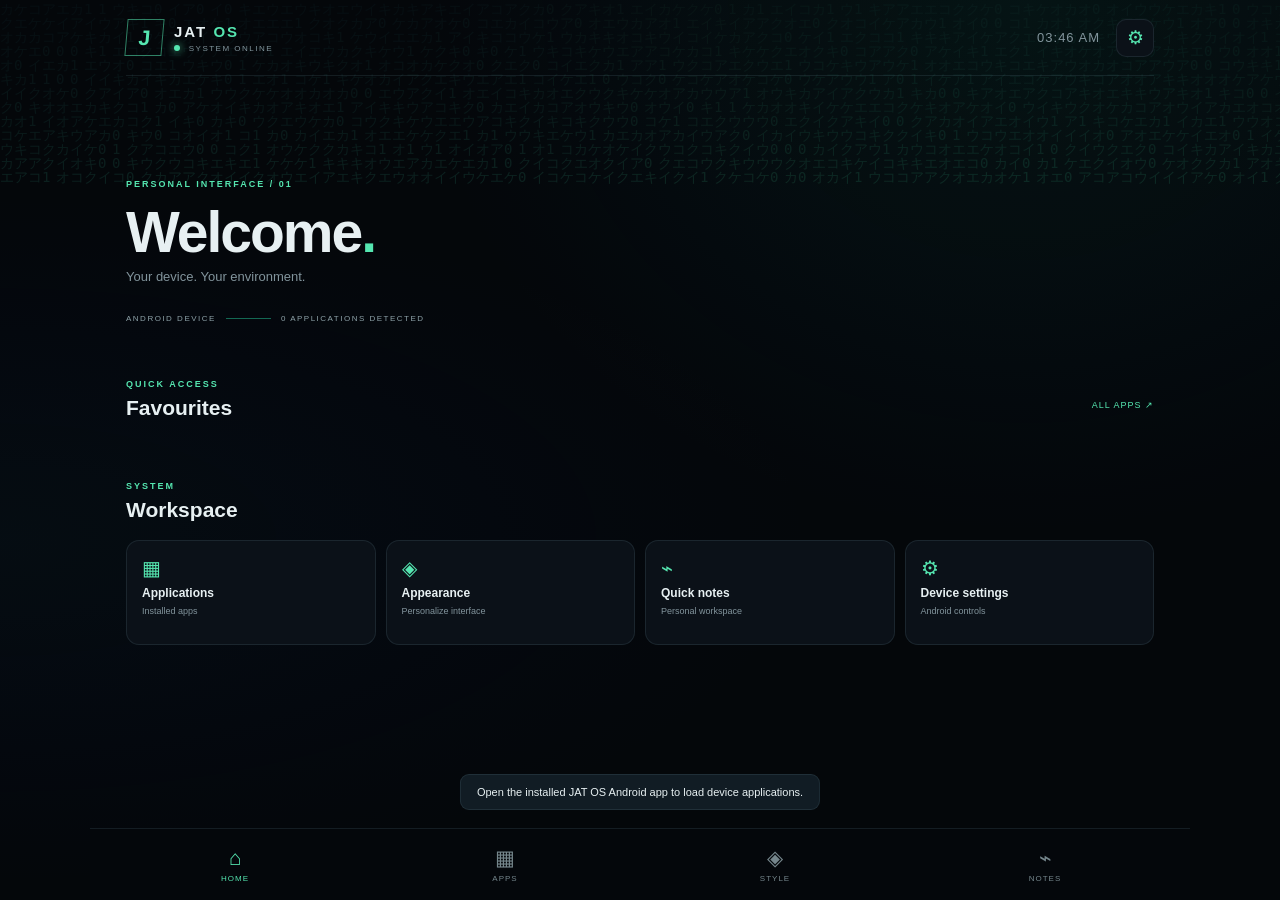
==== commit c9f76ff8: "Rebuild JAT OS launcher interface and native app discovery" ====
--- a/interface/index.html
+++ b/interface/index.html
@@ -2,108 +2,184 @@
 <html lang="en">
 <head>
 <meta charset="UTF-8">
-<meta name="viewport" content="width=device-width,initial-scale=1,maximum-scale=1,user-scalable=no">
-<meta name="theme-color" content="#030706">
+<meta name="viewport" content="width=device-width, initial-scale=1, maximum-scale=1, user-scalable=no">
+<meta name="theme-color" content="#05080c">
 <title>JAT OS</title>
 <link rel="stylesheet" href="style.css">
 </head>
 <body>
+<div class="ambient"></div>
 <canvas id="matrix"></canvas>
-<div class="scanline"></div>
 
-<div class="shell">
-<header class="topbar">
-  <div class="brand" onclick="navigate('home')">
-    <div class="brand-mark">J</div>
-    <div><strong>JAT OS</strong><small>PERSONAL ENVIRONMENT</small></div>
-  </div>
-  <div class="header-actions">
-    <span class="online"><i></i> ONLINE</span>
-    <button class="settings-shortcut" id="deviceSettings" aria-label="Open Android settings">⚙</button>
-  </div>
-</header>
+<div id="app">
+    <header class="topbar">
+        <div class="brand">
+            <div class="brand-mark">J</div>
+            <div>
+                <div class="brand-name">JAT<span> OS</span></div>
+                <div class="brand-status"><i></i> SYSTEM ONLINE</div>
+            </div>
+        </div>
+        <div class="top-actions">
+            <div class="clock" id="clock">--:--</div>
+            <button class="settings-shortcut" onclick="deviceSettings()" aria-label="Device settings">⚙</button>
+        </div>
+    </header>
 
-<main>
-<section class="screen active" id="home">
-  <div class="hero">
-    <div class="eyebrow"><i></i> SYSTEM ONLINE / LOCAL SESSION</div>
-    <div class="hero-time" id="clock">00:00</div>
-    <div class="hero-date" id="date">LOADING...</div>
-    <div class="hero-divider"></div>
-    <h1>YOUR SPACE. YOUR SYSTEM.</h1>
-    <p>Everything you need. Nothing you don't.</p>
-  </div>
+    <main id="mainContent">
+        <section id="homeScreen" class="screen active">
+            <div class="hero">
+                <div class="eyebrow">PERSONAL INTERFACE / 01</div>
+                <h1>Welcome<span class="accent">.</span></h1>
+                <p class="subline">Your device. Your environment.</p>
+                <div class="system-line">
+                    <span id="deviceName">ANDROID DEVICE</span>
+                    <span class="line"></span>
+                    <span id="appCount">SCANNING APPS...</span>
+                </div>
+            </div>
 
-  <div class="section-heading"><span><b>01</b> OVERVIEW</span><small>LIVE SESSION</small></div>
-  <div class="stats">
-    <div class="stat"><small>DEVICE</small><strong id="deviceName">ANDROID</strong><span>JAT OS DEVICE</span></div>
-    <div class="stat"><small>APPLICATIONS</small><strong id="appCount">--</strong><span>AVAILABLE TO LAUNCH</span></div>
-    <div class="stat"><small>SESSION</small><strong id="sessionTime">00:00</strong><span>LOCAL UPTIME</span></div>
-  </div>
+            <div class="section-heading">
+                <div>
+                    <span class="eyebrow">QUICK ACCESS</span>
+                    <h2>Favourites</h2>
+                </div>
+                <button class="text-button" onclick="showScreen('applicationsScreen')">ALL APPS ↗</button>
+            </div>
+            <div id="favourites" class="app-grid favourite-grid"></div>
 
-  <div class="section-heading"><span><b>02</b> FAVOURITES</span><button class="text-action" onclick="navigate('apps')">ALL APPS ↗</button></div>
-  <div class="app-grid home-apps" id="homeApps"></div>
+            <div class="section-heading lower-heading">
+                <div>
+                    <span class="eyebrow">SYSTEM</span>
+                    <h2>Workspace</h2>
+                </div>
+            </div>
+            <div class="workspace-grid">
+                <button class="workspace-card" onclick="showScreen('applicationsScreen')">
+                    <span class="workspace-icon">▦</span>
+                    <span>Applications</span>
+                    <small>Installed apps</small>
+                </button>
+                <button class="workspace-card" onclick="showScreen('customizeScreen')">
+                    <span class="workspace-icon">◈</span>
+                    <span>Appearance</span>
+                    <small>Personalize interface</small>
+                </button>
+                <button class="workspace-card" onclick="showScreen('notesScreen')">
+                    <span class="workspace-icon">⌁</span>
+                    <span>Quick notes</span>
+                    <small>Personal workspace</small>
+                </button>
+                <button class="workspace-card" onclick="deviceSettings()">
+                    <span class="workspace-icon">⚙</span>
+                    <span>Device settings</span>
+                    <small>Android controls</small>
+                </button>
+            </div>
+        </section>
 
-  <div class="section-heading"><span><b>03</b> WORKSPACE</span><small>QUICK ACCESS</small></div>
-  <div class="quick-grid">
-    <button class="quick-card" onclick="navigate('notes')"><span>N_</span><strong>NOTES</strong><small>Personal workspace</small></button>
-    <button class="quick-card" onclick="navigate('customize')"><span>C_</span><strong>CUSTOMIZE</strong><small>Home appearance</small></button>
-  </div>
-</section>
+        <section id="applicationsScreen" class="screen">
+            <div class="page-heading">
+                <div class="eyebrow">APPLICATION DIRECTORY / 02</div>
+                <h1>Applications<span class="accent">.</span></h1>
+                <p class="subline">Apps available on this device.</p>
+            </div>
+            <div class="search-wrap">
+                <span>⌕</span>
+                <input id="appSearch" type="search" placeholder="Search installed applications..." autocomplete="off">
+                <button onclick="clearSearch()">×</button>
+            </div>
+            <div class="app-toolbar">
+                <span id="appTotal">LOADING APPLICATIONS</span>
+                <button class="text-button" onclick="refreshApps()">↻ REFRESH</button>
+            </div>
+            <div id="allApps" class="app-grid"></div>
+            <div id="emptyApps" class="empty-state" hidden>
+                <div class="empty-symbol">⌕</div>
+                <h3>No applications found</h3>
+                <p>Try another search or refresh the application list.</p>
+            </div>
+        </section>
 
-<section class="screen" id="apps">
-  <div class="page-heading">
-    <div class="eyebrow">APPLICATION DIRECTORY / 02</div>
-    <h1>Applications<span>.</span></h1>
-    <p>Every launchable application on your device.</p>
-  </div>
-  <div class="search-box"><span>⌕</span><input id="appSearch" placeholder="Search installed apps..." autocomplete="off"></div>
-  <div class="app-toolbar"><span id="appSummary">DISCOVERING APPLICATIONS...</span><button id="sortButton">A–Z ↕</button></div>
-  <div class="app-grid" id="allApps"></div>
-  <div class="empty" id="emptyApps" hidden>No matching applications.</div>
-</section>
+        <section id="customizeScreen" class="screen">
+            <div class="page-heading">
+                <div class="eyebrow">INTERFACE CONFIGURATION / 03</div>
+                <h1>Customize<span class="accent">.</span></h1>
+                <p class="subline">Configure your workspace.</p>
+            </div>
 
-<section class="screen" id="notes">
-  <div class="page-heading"><div class="eyebrow">PERSONAL STORAGE / 03</div><h1>Notes<span>.</span></h1><p>Your private workspace.</p></div>
-  <div class="editor">
-    <div class="editor-head"><span>PERSONAL DOCUMENT</span><span id="saveStatus">LOCAL DRAFT</span></div>
-    <textarea id="notesArea" placeholder="Start writing something..."></textarea>
-    <div class="editor-foot"><span id="charCount">0 CHARACTERS</span><button class="action-button" id="saveNote">SAVE LOCALLY ↗</button></div>
-  </div>
-</section>
+            <div class="settings-panel">
+                <div class="setting-row">
+                    <div><strong>Grid columns</strong><small>Apps per row</small></div>
+                    <select id="gridColumns" onchange="saveAppearance()">
+                        <option value="3">3 columns</option>
+                        <option value="4">4 columns</option>
+                        <option value="5">5 columns</option>
+                        <option value="6">6 columns</option>
+                    </select>
+                </div>
+                <div class="setting-row">
+                    <div><strong>Icon size</strong><small>Application icon scale</small></div>
+                    <select id="iconSize" onchange="saveAppearance()">
+                        <option value="small">Small</option>
+                        <option value="medium">Medium</option>
+                        <option value="large">Large</option>
+                    </select>
+                </div>
+                <div class="setting-row">
+                    <div><strong>Application labels</strong><small>Show names below icons</small></div>
+                    <label class="switch"><input id="showLabels" type="checkbox" checked onchange="saveAppearance()"><span></span></label>
+                </div>
+                <div class="setting-row">
+                    <div><strong>Sort applications</strong><small>Display order</small></div>
+                    <select id="sortOrder" onchange="renderApps()">
+                        <option value="az">A to Z</option>
+                        <option value="za">Z to A</option>
+                    </select>
+                </div>
+                <div class="setting-row">
+                    <div><strong>Interface theme</strong><small>Visual appearance</small></div>
+                    <select id="themeMode" onchange="saveAppearance()">
+                        <option value="dark">Dark</option>
+                        <option value="midnight">Midnight green</option>
+                    </select>
+                </div>
+                <div class="setting-row">
+                    <div><strong>Background animation</strong><small>Animated ambient particles</small></div>
+                    <label class="switch"><input id="animations" type="checkbox" checked onchange="saveAppearance()"><span></span></label>
+                </div>
+            </div>
+            <button class="outline-button full-button" onclick="resetAppearance()">RESET APPEARANCE</button>
+        </section>
 
-<section class="screen" id="customize">
-  <div class="page-heading"><div class="eyebrow">PERSONALIZATION / 04</div><h1>Customize<span>.</span></h1><p>Configure your home screen environment.</p></div>
-  <div class="settings-group">
-    <div class="group-title">APP DRAWER</div>
-    <div class="setting-row"><div><strong>Grid columns</strong><small>Number of app columns</small></div><select id="gridColumns"><option value="2">2 columns</option><option value="3" selected>3 columns</option><option value="4">4 columns</option><option value="5">5 columns</option></select></div>
-    <div class="setting-row"><div><strong>Icon size</strong><small>Application icon scale</small></div><select id="iconSize"><option value="small">Small</option><option value="medium" selected>Medium</option><option value="large">Large</option></select></div>
-    <div class="setting-row"><div><strong>Application labels</strong><small>Show names below icons</small></div><label class="switch"><input id="showLabels" type="checkbox" checked><span></span></label></div>
-    <div class="setting-row"><div><strong>Sort applications</strong><small>Alphabetical or recently added order</small></div><select id="sortMode"><option value="az">A–Z</option><option value="za">Z–A</option></select></div>
-  </div>
-  <div class="settings-group">
-    <div class="group-title">HOME SCREEN</div>
-    <div class="setting-row"><div><strong>Favourite apps</strong><small>Number shown on dashboard</small></div><select id="favouriteCount"><option value="4">4 apps</option><option value="6" selected>6 apps</option><option value="8">8 apps</option><option value="12">12 apps</option></select></div>
-    <div class="setting-row"><div><strong>Ambient animation</strong><small>Digital rain background</small></div><label class="switch"><input id="animationToggle" type="checkbox" checked><span></span></label></div>
-    <div class="setting-row"><div><strong>Interface theme</strong><small>Dark or light environment</small></div><select id="themeSelect"><option value="dark">Dark cyber</option><option value="light">Light</option></select></div>
-  </div>
-  <div class="settings-group">
-    <div class="group-title">DEVICE</div>
-    <button class="device-setting-row" id="openAndroidSettings"><span><strong>Android Settings</strong><small>Open device configuration</small></span><b>↗</b></button>
-    <button class="device-setting-row" id="refreshApps"><span><strong>Refresh application list</strong><small>Discover installed launchable apps again</small></span><b>↻</b></button>
-  </div>
-  <div class="save-indicator" id="settingsSaved">PREFERENCES SAVED LOCALLY</div>
-</section>
-</main>
+        <section id="notesScreen" class="screen">
+            <div class="page-heading">
+                <div class="eyebrow">PERSONAL WORKSPACE / 04</div>
+                <h1>Quick notes<span class="accent">.</span></h1>
+                <p class="subline">Your notes stay on this device.</p>
+            </div>
+            <textarea id="notesArea" placeholder="Write something..."></textarea>
+            <div class="note-status" id="noteStatus">SAVED LOCALLY</div>
+        </section>
+    </main>
 
-<nav class="bottom-nav">
-  <button class="nav-item active" data-screen="home"><span>⌂</span><small>HOME</small></button>
-  <button class="nav-item" data-screen="apps"><span>▦</span><small>APPS</small></button>
-  <button class="nav-item" data-screen="notes"><span>▤</span><small>NOTES</small></button>
-  <button class="nav-item" data-screen="customize"><span>⚙</span><small>CUSTOMIZE</small></button>
-</nav>
-<div class="toast" id="toast"></div>
+    <nav class="bottom-nav">
+        <button class="nav-item active" data-screen="homeScreen" onclick="showScreen('homeScreen')">
+            <span>⌂</span><small>HOME</small>
+        </button>
+        <button class="nav-item" data-screen="applicationsScreen" onclick="showScreen('applicationsScreen')">
+            <span>▦</span><small>APPS</small>
+        </button>
+        <button class="nav-item" data-screen="customizeScreen" onclick="showScreen('customizeScreen')">
+            <span>◈</span><small>STYLE</small>
+        </button>
+        <button class="nav-item" data-screen="notesScreen" onclick="showScreen('notesScreen')">
+            <span>⌁</span><small>NOTES</small>
+        </button>
+    </nav>
 </div>
+
+<div id="toast" class="toast"></div>
 <script src="app.js"></script>
 </body>
 </html>
--- a/interface/style.css
+++ b/interface/style.css
@@ -1,111 +1,105 @@
-:root{
-  --bg:#030706;--panel:rgba(8,17,13,.88);--panel2:#0a1510;
-  --line:rgba(65,180,119,.19);--green:#00f59a;--soft:#9bb8a8;
-  --muted:#647c6e;--text:#e6f1e9;--danger:#ff6868;
-  --glow:rgba(0,255,145,.12)
+:root {
+    color-scheme: dark;
+    --bg: #05080c;
+    --panel: #0b1118;
+    --panel2: #0e1720;
+    --border: rgba(135, 174, 190, .13);
+    --text: #e7f0f2;
+    --muted: #82949c;
+    --accent: #55e6b0;
+    --accent2: #1eaa83;
+    --icon-size: 54px;
+    --columns: 4;
 }
-*{box-sizing:border-box}
-html,body{margin:0;min-height:100%;background:var(--bg);color:var(--text);font-family:Inter,system-ui,-apple-system,sans-serif}
-body{overflow-x:hidden}
-button,input,textarea{font:inherit}
-button{color:inherit}
-#matrix{position:fixed;inset:0;width:100%;height:100%;z-index:0;opacity:.27;pointer-events:none}
-.scanline{position:fixed;inset:0;z-index:1;pointer-events:none;background:repeating-linear-gradient(to bottom,transparent 0,transparent 3px,rgba(0,0,0,.11) 4px);opacity:.4}
-.app-shell{position:relative;z-index:2;max-width:1050px;min-height:100dvh;margin:auto;padding:0 24px 100px}
-.topbar{height:76px;display:flex;align-items:center;justify-content:space-between;border-bottom:1px solid var(--line)}
-.brand{display:flex;align-items:center;gap:12px}
-.brand-mark{width:36px;height:36px;display:grid;place-items:center;border:1px solid var(--green);color:var(--green);font:700 22px monospace;box-shadow:0 0 22px var(--glow)}
-.brand strong{display:block;font:700 13px monospace;letter-spacing:2px}
-.brand small{display:block;color:var(--muted);font:9px monospace;letter-spacing:1.5px;margin-top:4px}
-.top-status{font:9px monospace;color:var(--soft);letter-spacing:1px;display:flex;align-items:center;gap:9px}
-.version{color:var(--muted);border:1px solid var(--line);padding:5px 7px}
-.pulse{width:7px;height:7px;background:var(--green);border-radius:50%;display:inline-block;box-shadow:0 0 12px var(--green);animation:pulse 1.8s infinite}
-@keyframes pulse{50%{opacity:.35;box-shadow:0 0 3px var(--green)}}
-main{padding-top:24px}
-.screen{display:none;animation:appear .45s ease both}
-.screen.active{display:block}
-@keyframes appear{from{opacity:0;transform:translateY(9px)}to{opacity:1;transform:translateY(0)}}
-.hero{min-height:280px;padding:36px 0 28px;position:relative;overflow:hidden}
-.eyebrow{font:10px monospace;letter-spacing:1.7px;color:var(--green);display:flex;align-items:center;gap:9px}
-.hero-time{font:clamp(62px,13vw,110px) monospace;letter-spacing:-8px;line-height:1.1;margin-top:20px;text-shadow:0 0 34px var(--glow)}
-.hero-date{font:11px monospace;letter-spacing:2px;color:var(--soft);margin-top:5px}
-.hero-line{width:90px;height:2px;background:var(--green);box-shadow:0 0 16px var(--green);margin:25px 0 18px}
-.hero-message{font:700 13px monospace;letter-spacing:2px}
-.hero-sub{color:var(--muted);font-size:12px;margin-top:7px}
-.section-head{display:flex;justify-content:space-between;align-items:center;margin:32px 0 13px;font:11px monospace;letter-spacing:1.3px;color:var(--soft)}
-.section-index{color:var(--green);margin-right:10px}
-.live-label{font-size:9px;color:var(--green);border:1px solid var(--line);padding:5px 8px}
-.muted{font-size:9px;color:var(--muted)}
-.stats-grid{display:grid;grid-template-columns:repeat(3,1fr);gap:10px}
-.stat-card{background:linear-gradient(145deg,var(--panel),rgba(5,13,9,.65));border:1px solid var(--line);padding:17px;min-height:104px;position:relative;overflow:hidden}
-.stat-card:after{content:"";position:absolute;width:70px;height:70px;border:1px solid var(--line);border-radius:50%;right:-38px;bottom:-40px;box-shadow:0 0 25px var(--glow)}
-.stat-label,.stat-card small{display:block;font:9px monospace;color:var(--muted);letter-spacing:1px}
-.stat-card strong{display:block;font:19px monospace;margin:12px 0 7px}
-.green{color:var(--green)!important}
-.quick-grid{display:grid;grid-template-columns:repeat(4,1fr);gap:10px}
-.module-card,.app-tile{position:relative;text-align:left;background:var(--panel);border:1px solid var(--line);padding:18px;min-height:135px;cursor:pointer;transition:.25s}
-.module-card:active,.app-tile:active{transform:scale(.98)}
-.module-card:hover,.app-tile:hover{border-color:var(--green);background:var(--panel2);box-shadow:0 0 22px var(--glow)}
-.module-icon,.app-tile>span{display:block;color:var(--green);font:20px monospace;margin-bottom:19px;text-shadow:0 0 12px var(--glow)}
-.module-card strong,.app-tile strong{display:block;font:11px monospace;letter-spacing:1px}
-.module-card small,.app-tile small{display:block;color:var(--muted);font-size:10px;margin-top:7px}
-.card-arrow{position:absolute;right:15px;top:14px;color:var(--muted)}
-.activity-panel{border:1px solid var(--line);background:var(--panel);padding:4px 16px}
-.activity-row{display:flex;align-items:center;gap:12px;padding:13px 0;border-bottom:1px solid var(--line);font:10px monospace;color:var(--soft)}
-.activity-row:last-child{border:0}
-.activity-dot{width:5px;height:5px;border-radius:50%;background:var(--green);box-shadow:0 0 8px var(--green)}
-.activity-row time{margin-left:auto;color:var(--muted);font-size:9px}
-.page-heading{padding:38px 0 24px}
-.page-heading h1{font-size:clamp(34px,7vw,55px);letter-spacing:-2px;margin:15px 0 7px}
-.page-heading p{font-size:12px;color:var(--muted);margin:0}
-.search-wrap{height:50px;display:flex;align-items:center;gap:12px;padding:0 15px;background:var(--panel);border:1px solid var(--line);color:var(--green);margin-bottom:18px}
-.search-wrap input{background:transparent;border:0;outline:0;color:var(--text);width:100%;font-size:12px}
-.app-grid{display:grid;grid-template-columns:repeat(3,1fr);gap:12px}
-.app-tile{min-height:145px}
-.empty-state{color:var(--muted);font:11px monospace;padding:25px}
-.editor-panel,.terminal-window{border:1px solid var(--line);background:var(--panel)}
-.editor-top,.editor-bottom{display:flex;align-items:center;justify-content:space-between;padding:13px 15px;font:9px monospace;letter-spacing:1px;color:var(--muted);border-bottom:1px solid var(--line)}
-.editor-bottom{border-top:1px solid var(--line);border-bottom:0}
-#notesArea{display:block;width:100%;min-height:300px;resize:vertical;background:transparent;color:var(--text);border:0;outline:0;padding:20px;font:13px/1.8 monospace}
-#notesArea::placeholder{color:#53685b}
-.action-button{background:transparent;border:1px solid var(--green);color:var(--green);padding:10px 13px;font:9px monospace;letter-spacing:1px;cursor:pointer}
-.action-button:active{background:var(--green);color:#00150b}
-.info-strip{margin-top:15px;padding:14px;border:1px solid var(--line);font:10px monospace;color:var(--muted);display:flex;align-items:center;gap:10px}
-.terminal-bar{height:37px;background:#0b1711;border-bottom:1px solid var(--line);display:flex;align-items:center;gap:6px;padding:0 13px}
-.terminal-bar>span{width:7px;height:7px;border-radius:50%;background:#315d43}
-.terminal-bar b{font:9px monospace;color:var(--muted);margin-left:auto;letter-spacing:1px}
-.terminal-content{padding:18px;min-height:210px;font:11px/1.9 monospace;color:var(--soft)}
-.terminal-content p{margin:4px 0}
-.terminal-content .dim{color:var(--muted)}
-.green-text{color:var(--green)}
-#terminalForm{display:flex;gap:10px;align-items:center;padding:13px 16px;border-top:1px solid var(--line);font:12px monospace;color:var(--green)}
-#terminalInput{background:transparent;border:0;outline:0;color:var(--text);width:100%;font:12px monospace}
-.warning-note{font-size:10px;color:var(--muted);line-height:1.6}
-.settings-list{border:1px solid var(--line);background:var(--panel)}
-.setting-row{min-height:76px;padding:14px 16px;display:flex;align-items:center;justify-content:space-between;gap:15px;border-bottom:1px solid var(--line)}
-.setting-row:last-child{border:0}
-.setting-row strong{display:block;font:11px monospace}
-.setting-row small{display:block;color:var(--muted);font-size:10px;margin-top:6px}
-.setting-value{font:10px monospace;color:var(--muted)}
-.switch input{display:none}
-.switch span{width:37px;height:20px;border:1px solid var(--muted);display:block;border-radius:20px;position:relative}
-.switch span:after{content:"";position:absolute;width:12px;height:12px;left:3px;top:3px;background:var(--muted);border-radius:50%;transition:.2s}
-.switch input:checked+span{border-color:var(--green)}
-.switch input:checked+span:after{left:20px;background:var(--green);box-shadow:0 0 9px var(--green)}
-.danger-panel{margin-top:20px;border:1px solid rgba(255,104,104,.25);padding:17px}
-.danger-panel strong{font:10px monospace;color:var(--danger)}
-.danger-panel p{font-size:11px;color:var(--muted)}
-.danger{border-color:var(--danger);color:var(--danger)}
-.bottom-nav{position:fixed;z-index:5;bottom:0;left:0;right:0;max-width:1050px;margin:auto;height:73px;display:grid;grid-template-columns:repeat(4,1fr);background:rgba(3,8,6,.94);border:1px solid var(--line);border-bottom:0;backdrop-filter:blur(18px)}
-.nav-item{border:0;background:transparent;color:var(--muted);display:flex;flex-direction:column;align-items:center;justify-content:center;gap:5px;cursor:pointer}
-.nav-item span{font-size:19px}
-.nav-item small{font:9px monospace;letter-spacing:1px}
-.nav-item.active{color:var(--green);text-shadow:0 0 12px var(--glow)}
-.toast{position:fixed;z-index:10;bottom:88px;left:50%;transform:translate(-50%,15px);opacity:0;pointer-events:none;background:#0b2116;border:1px solid var(--green);color:var(--green);padding:12px 17px;font:10px monospace;transition:.25s;white-space:nowrap}
-.toast.show{opacity:1;transform:translate(-50%,0)}
-body.light{--bg:#e9f1ec;--panel:rgba(255,255,255,.9);--panel2:#fff;--line:rgba(0,100,55,.2);--green:#008b52;--soft:#344b3d;--muted:#718477;--text:#12251a;--glow:rgba(0,130,70,.12)}
-body.light #matrix{opacity:.09}
-body.no-animation #matrix,body.no-animation .scanline{display:none}
-@media(min-width:760px){.app-shell{padding-left:42px;padding-right:42px}.hero{min-height:310px}.quick-grid{grid-template-columns:repeat(4,1fr)}.app-grid{grid-template-columns:repeat(4,1fr)}}
-@media(max-width:560px){.app-shell{padding-left:16px;padding-right:16px}.top-status{font-size:8px}.version{display:none}.hero-time{letter-spacing:-5px}.stats-grid{gap:7px}.stat-card{padding:12px 9px}.stat-card strong{font-size:15px}.quick-grid{grid-template-columns:repeat(2,1fr)}.module-card{min-height:120px}.app-grid{grid-template-columns:repeat(2,1fr)}.setting-row{padding:13px 11px}}
-</style>
+* { box-sizing: border-box; -webkit-tap-highlight-color: transparent; }
+html, body { margin: 0; min-height: 100%; background: var(--bg); color: var(--text); font-family: Inter, Roboto, "Arial", sans-serif; }
+body { min-height: 100vh; overflow-x: hidden; }
+button, input, textarea, select { font: inherit; color: inherit; }
+button { cursor: pointer; }
+.ambient { position: fixed; inset: 0; pointer-events: none; z-index: 0; background: radial-gradient(ellipse at 80% 0%, rgba(22, 113, 89, .14), transparent 42%), radial-gradient(ellipse at 0% 60%, rgba(20, 69, 93, .11), transparent 45%); }
+#matrix { position: fixed; inset: 0; width: 100%; height: 100%; opacity: .14; pointer-events: none; z-index: 0; }
+#app { position: relative; z-index: 1; width: min(100%, 1100px); min-height: 100vh; margin: auto; padding: 0 22px 105px; }
+.topbar { height: 76px; display: flex; align-items: center; justify-content: space-between; border-bottom: 1px solid var(--border); }
+.brand { display: flex; align-items: center; gap: 11px; }
+.brand-mark { width: 37px; height: 37px; display: grid; place-items: center; border: 1px solid rgba(85,230,176,.55); color: var(--accent); font-size: 21px; font-weight: 800; transform: skew(-5deg); }
+.brand-name { font-size: 15px; font-weight: 800; letter-spacing: 2px; }
+.brand-name span { color: var(--accent); }
+.brand-status { margin-top: 4px; color: var(--muted); font-size: 8px; letter-spacing: 1.5px; }
+.brand-status i { display: inline-block; width: 6px; height: 6px; margin-right: 5px; border-radius: 50%; background: var(--accent); box-shadow: 0 0 9px var(--accent); }
+.top-actions { display: flex; align-items: center; gap: 16px; }
+.clock { font-size: 13px; letter-spacing: 1px; color: var(--muted); font-variant-numeric: tabular-nums; }
+.settings-shortcut { width: 38px; height: 38px; border: 1px solid var(--border); border-radius: 10px; background: var(--panel); color: var(--accent); font-size: 19px; }
+.screen { display: none; padding-top: 38px; animation: appear .28s ease both; }
+.screen.active { display: block; }
+@keyframes appear { from { opacity: 0; transform: translateY(8px); } to { opacity: 1; transform: translateY(0); } }
+.hero { padding: 45px 0 38px; }
+.eyebrow { color: var(--accent); font-size: 9px; letter-spacing: 2px; font-weight: 700; }
+h1 { margin: 13px 0 7px; font-size: clamp(36px, 7vw, 57px); line-height: 1.06; letter-spacing: -2px; font-weight: 650; }
+.accent { color: var(--accent); }
+.subline { margin: 0; color: var(--muted); font-size: 13px; }
+.system-line { display: flex; align-items: center; gap: 10px; margin-top: 30px; color: #8ea2a8; font-size: 8px; letter-spacing: 1.5px; }
+.system-line .line { width: 45px; height: 1px; background: var(--accent2); opacity: .6; }
+.section-heading { display: flex; align-items: end; justify-content: space-between; margin: 12px 0 18px; }
+h2 { margin: 5px 0 0; font-size: 21px; font-weight: 600; }
+.text-button { border: 0; background: transparent; color: var(--accent); font-size: 9px; letter-spacing: 1px; padding: 10px 0; }
+.app-grid { display: grid; grid-template-columns: repeat(var(--columns), minmax(0, 1fr)); gap: 12px 8px; }
+.app-card { min-width: 0; min-height: 112px; position: relative; display: flex; flex-direction: column; align-items: center; justify-content: flex-start; gap: 9px; padding: 13px 5px 10px; border: 1px solid transparent; border-radius: 13px; background: rgba(12, 20, 28, .8); color: var(--text); text-align: center; overflow: hidden; }
+.app-card:active { background: rgba(37, 87, 76, .35); transform: scale(.97); }
+.app-icon { width: var(--icon-size); height: var(--icon-size); object-fit: contain; border-radius: 13px; flex-shrink: 0; }
+.app-fallback { width: var(--icon-size); height: var(--icon-size); display: grid; place-items: center; border-radius: 13px; background: #132a2b; color: var(--accent); font-size: 24px; }
+.app-name { display: block; width: 100%; color: #cbd7da; font-size: 10px; line-height: 1.35; overflow-wrap: anywhere; }
+.hide-labels .app-name { display: none; }
+.favourite-grid { --columns: 4; }
+.lower-heading { margin-top: 37px; }
+.workspace-grid { display: grid; grid-template-columns: repeat(2, minmax(0, 1fr)); gap: 10px; }
+.workspace-card { min-height: 105px; display: flex; flex-direction: column; align-items: flex-start; gap: 6px; padding: 15px; border: 1px solid var(--border); border-radius: 13px; background: var(--panel); color: var(--text); text-align: left; }
+.workspace-icon { color: var(--accent); font-size: 20px; }
+.workspace-card span:nth-child(2) { font-size: 12px; font-weight: 600; }
+.workspace-card small { color: var(--muted); font-size: 9px; }
+.page-heading { margin-bottom: 27px; }
+.page-heading h1 { font-size: clamp(32px, 6vw, 48px); }
+.search-wrap { display: flex; align-items: center; gap: 10px; height: 48px; padding: 0 13px; border: 1px solid var(--border); border-radius: 10px; background: #0b1118; color: var(--accent); }
+.search-wrap input { width: 100%; min-width: 0; border: 0; outline: 0; background: transparent; color: var(--text); font-size: 12px; }
+.search-wrap input::placeholder { color: #64757c; }
+.search-wrap button { border: 0; background: transparent; color: var(--muted); font-size: 20px; }
+.app-toolbar { display: flex; justify-content: space-between; align-items: center; margin: 18px 0 12px; color: var(--muted); font-size: 8px; letter-spacing: 1.3px; }
+#allApps { padding-bottom: 20px; }
+.empty-state { padding: 55px 15px; text-align: center; color: var(--muted); }
+.empty-symbol { color: var(--accent); font-size: 35px; }
+.empty-state h3 { color: var(--text); font-size: 16px; }
+.empty-state p { font-size: 11px; }
+.settings-panel { border: 1px solid var(--border); border-radius: 13px; background: rgba(11,17,24,.92); overflow: hidden; }
+.setting-row { min-height: 72px; display: flex; align-items: center; justify-content: space-between; gap: 12px; padding: 13px 15px; border-bottom: 1px solid var(--border); }
+.setting-row:last-child { border-bottom: 0; }
+.setting-row strong { display: block; font-size: 12px; font-weight: 600; }
+.setting-row small { display: block; margin-top: 5px; color: var(--muted); font-size: 10px; }
+select { max-width: 130px; padding: 9px 24px 9px 10px; border: 1px solid var(--border); border-radius: 8px; outline: 0; background: #111b24; color: var(--text); font-size: 10px; }
+.switch { position: relative; width: 39px; height: 22px; flex-shrink: 0; }
+.switch input { position: absolute; opacity: 0; width: 0; height: 0; }
+.switch span { position: absolute; inset: 0; border-radius: 20px; background: #26343a; transition: .2s; }
+.switch span:before { content: ""; position: absolute; width: 16px; height: 16px; left: 3px; top: 3px; border-radius: 50%; background: #9ba9aa; transition: .2s; }
+.switch input:checked + span { background: #176e55; }
+.switch input:checked + span:before { transform: translateX(17px); background: #70f2c0; }
+.outline-button { border: 1px solid rgba(85,230,176,.35); border-radius: 9px; background: transparent; color: var(--accent); padding: 13px; font-size: 9px; letter-spacing: 1.5px; }
+.full-button { width: 100%; margin-top: 15px; }
+#notesArea { display: block; width: 100%; min-height: 260px; resize: vertical; padding: 16px; border: 1px solid var(--border); border-radius: 12px; outline: 0; background: #0b1118; color: var(--text); font-size: 13px; line-height: 1.6; }
+#notesArea::placeholder { color: #64757c; }
+.note-status { margin-top: 10px; color: var(--accent); font-size: 8px; letter-spacing: 1.5px; }
+.bottom-nav { position: fixed; z-index: 5; left: 50%; bottom: 0; transform: translateX(-50%); width: min(100%, 1100px); min-height: 72px; display: flex; justify-content: space-around; padding: 9px 10px max(9px, env(safe-area-inset-bottom)); border-top: 1px solid var(--border); background: rgba(5,8,12,.96); backdrop-filter: blur(16px); }
+.nav-item { flex: 1; display: flex; flex-direction: column; align-items: center; justify-content: center; gap: 4px; border: 0; background: transparent; color: #75868c; }
+.nav-item span { font-size: 21px; }
+.nav-item small { font-size: 8px; letter-spacing: 1px; }
+.nav-item.active { color: var(--accent); }
+.toast { position: fixed; z-index: 10; left: 50%; bottom: 90px; transform: translate(-50%, 12px); padding: 11px 16px; border: 1px solid var(--border); border-radius: 9px; background: #111c24; color: var(--text); font-size: 11px; opacity: 0; pointer-events: none; transition: .2s; }
+.toast.show { opacity: 1; transform: translate(-50%, 0); }
+body.midnight { --bg: #020b09; --panel: #071510; --panel2: #0a1c15; --border: rgba(85,230,176,.17); }
+body.size-small { --icon-size: 43px; }
+body.size-medium { --icon-size: 54px; }
+body.size-large { --icon-size: 65px; }
+@media (min-width: 700px) {
+    #app { padding-left: 36px; padding-right: 36px; }
+    .hero { padding-top: 65px; }
+    .app-grid { gap: 15px; }
+    .app-card { min-height: 125px; padding-top: 16px; }
+    .workspace-grid { grid-template-columns: repeat(4, minmax(0, 1fr)); }
+}
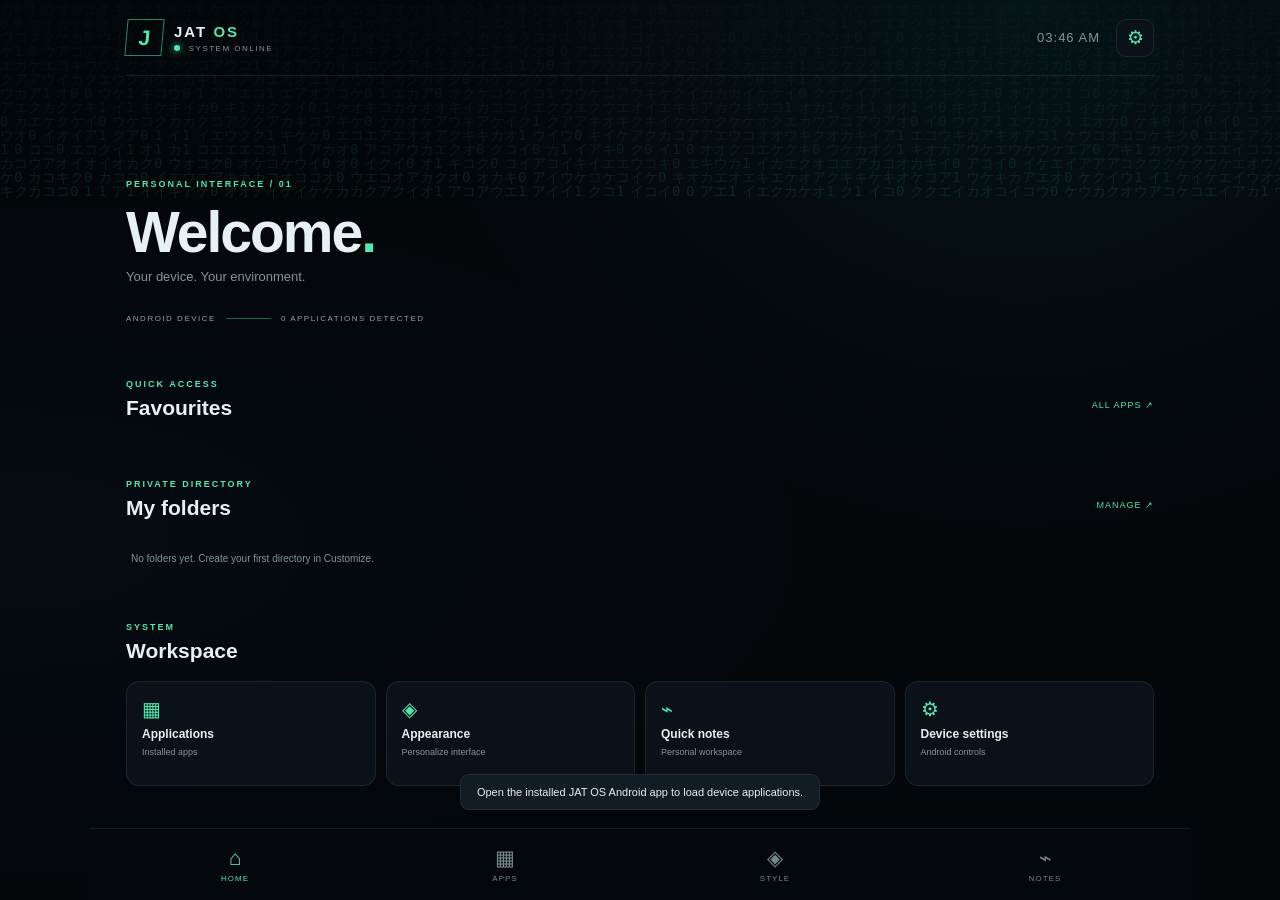
==== commit e6bb1bf3: "Add private app folders and eye comfort theme" ====
--- a/interface/index.html
+++ b/interface/index.html
@@ -48,6 +48,16 @@
             </div>
             <div id="favourites" class="app-grid favourite-grid"></div>
 
+
+            <div class="section-heading folder-section-heading">
+                <div>
+                    <span class="eyebrow">PRIVATE DIRECTORY</span>
+                    <h2>My folders</h2>
+                </div>
+                <button class="text-button" onclick="showScreen('customizeScreen')">MANAGE ↗</button>
+            </div>
+            <div id="homeFolders" class="folder-grid"></div>
+
             <div class="section-heading lower-heading">
                 <div>
                     <span class="eyebrow">SYSTEM</span>
@@ -141,6 +151,7 @@
                     <div><strong>Interface theme</strong><small>Visual appearance</small></div>
                     <select id="themeMode" onchange="saveAppearance()">
                         <option value="dark">Dark</option>
+                        <option value="eye">Eye comfort / warm</option>
                         <option value="midnight">Midnight green</option>
                     </select>
                 </div>
@@ -148,6 +159,34 @@
                     <div><strong>Background animation</strong><small>Animated ambient particles</small></div>
                     <label class="switch"><input id="animations" type="checkbox" checked onchange="saveAppearance()"><span></span></label>
                 </div>
+            </div>
+
+            <div class="folder-manager">
+                <div class="folder-manager-heading">
+                    <div class="eyebrow">DIRECTORY CONTROL / 05</div>
+                    <h2>Private folders</h2>
+                    <p>Create your own app directories and decide which applications belong in each one.</p>
+                </div>
+
+                <div class="folder-create">
+                    <input id="newFolderName" type="text" maxlength="24"
+                           placeholder="Enter folder name..." autocomplete="off">
+                    <button onclick="createFolder()">CREATE</button>
+                </div>
+
+                <div class="folder-assignment">
+                    <label for="folderTarget">SELECT DIRECTORY</label>
+                    <select id="folderTarget" onchange="renderFolderAssignments()">
+                        <option value="">Choose a folder</option>
+                    </select>
+                    <div id="folderAppAssignments" class="assignment-list">
+                        <div class="assignment-empty">Create a folder to begin.</div>
+                    </div>
+                    <button class="outline-button full-button" onclick="saveFolderAssignments()">SAVE DIRECTORY CONTENTS</button>
+                </div>
+
+                <div class="eyebrow folder-list-label">EXISTING DIRECTORIES</div>
+                <div id="managedFolders" class="managed-folders"></div>
             </div>
             <button class="outline-button full-button" onclick="resetAppearance()">RESET APPEARANCE</button>
         </section>
@@ -179,6 +218,24 @@
     </nav>
 </div>
 
+
+<div id="folderModal" class="folder-modal" onclick="if(event.target===this)closeFolder()">
+    <div class="folder-window">
+        <div class="folder-window-top">
+            <div>
+                <div class="folder-terminal-label">JAT FILE SYSTEM // PRIVATE DIRECTORY</div>
+                <h2 id="folderModalTitle">DIRECTORY</h2>
+            </div>
+            <button class="folder-close" onclick="closeFolder()">×</button>
+        </div>
+        <div class="folder-path"><span>ROOT</span> / <span id="folderPathName">DIRECTORY</span> / ACCESS GRANTED</div>
+        <div class="folder-window-line"></div>
+        <div id="folderModalApps" class="app-grid folder-modal-grid"></div>
+        <div id="folderModalEmpty" class="folder-empty" hidden>THIS DIRECTORY IS EMPTY</div>
+        <div class="folder-window-footer">LOCAL STORAGE // ENCRYPTED-STYLE INTERFACE</div>
+    </div>
+</div>
+
 <div id="toast" class="toast"></div>
 <script src="app.js"></script>
 </body>
--- a/interface/style.css
+++ b/interface/style.css
@@ -103,3 +103,186 @@
     .app-card { min-height: 125px; padding-top: 16px; }
     .workspace-grid { grid-template-columns: repeat(4, minmax(0, 1fr)); }
 }
+
+
+/* JAT OS EYE COMFORT ENVIRONMENT */
+body.eye-comfort {
+    --bg: #100f0b;
+    --panel: #19170f;
+    --panel2: #201d13;
+    --border: rgba(216, 190, 132, .16);
+    --text: #eee4cc;
+    --muted: #a69a7d;
+    --accent: #dfc38b;
+    --accent2: #a68a52;
+}
+body.eye-comfort .ambient {
+    background:
+      radial-gradient(ellipse at 80% 0%, rgba(145, 111, 48, .13), transparent 45%),
+      radial-gradient(ellipse at 0% 65%, rgba(108, 82, 38, .10), transparent 45%);
+}
+body.eye-comfort #matrix { opacity: .09; filter: sepia(.7); }
+body.eye-comfort .brand-mark { border-color: rgba(223,195,139,.55); }
+body.eye-comfort .brand-status i { background: #dfc38b; box-shadow: 0 0 8px #dfc38b; }
+body.eye-comfort .app-card,
+body.eye-comfort .workspace-card,
+body.eye-comfort .search-wrap,
+body.eye-comfort #notesArea,
+body.eye-comfort .settings-panel {
+    background: rgba(27, 24, 16, .94);
+}
+body.eye-comfort .bottom-nav { background: rgba(16, 15, 11, .97); }
+body.eye-comfort .nav-item.active { color: #dfc38b; }
+body.eye-comfort .app-fallback { background: #302817; color: #dfc38b; }
+body.eye-comfort .folder-card { background: linear-gradient(145deg, #252013, #17150f); }
+body.eye-comfort .folder-card-icon { color: #dfc38b; }
+body.eye-comfort .folder-window { background: #15130e; border-color: rgba(223,195,139,.32); }
+body.eye-comfort .folder-window-line { background: rgba(223,195,139,.35); }
+
+.folder-section-heading { margin-top: 35px; }
+.folder-grid {
+    display: grid;
+    grid-template-columns: repeat(2, minmax(0, 1fr));
+    gap: 11px;
+}
+.folder-card {
+    min-width: 0;
+    min-height: 105px;
+    display: flex;
+    flex-direction: column;
+    align-items: flex-start;
+    justify-content: space-between;
+    padding: 14px;
+    border: 1px solid rgba(85,230,176,.19);
+    border-radius: 12px;
+    background: linear-gradient(145deg, #101c1b, #0a1013);
+    text-align: left;
+    color: var(--text);
+}
+.folder-card:active { transform: scale(.98); }
+.folder-card-top { display: flex; align-items: center; justify-content: space-between; width: 100%; }
+.folder-card-icon { color: var(--accent); font-size: 22px; }
+.folder-card-count { color: var(--muted); font-size: 8px; letter-spacing: 1px; }
+.folder-card-name { font-size: 12px; font-weight: 700; overflow-wrap: anywhere; }
+.folder-card-path { color: var(--muted); font-size: 8px; letter-spacing: 1px; }
+
+.folder-manager {
+    margin-top: 24px;
+    padding: 17px;
+    border: 1px solid var(--border);
+    border-radius: 13px;
+    background: rgba(11,17,24,.85);
+}
+.folder-manager-heading h2 { margin-top: 8px; }
+.folder-manager-heading p { color: var(--muted); font-size: 11px; line-height: 1.6; }
+.folder-create { display: flex; gap: 8px; margin-top: 18px; }
+.folder-create input {
+    width: 100%;
+    min-width: 0;
+    padding: 12px;
+    border: 1px solid var(--border);
+    border-radius: 8px;
+    outline: 0;
+    background: #080e12;
+    font-size: 11px;
+}
+.folder-create button {
+    flex-shrink: 0;
+    padding: 0 15px;
+    border: 0;
+    border-radius: 8px;
+    background: var(--accent);
+    color: #07100c;
+    font-size: 9px;
+    font-weight: 800;
+    letter-spacing: 1px;
+}
+.folder-assignment {
+    margin-top: 22px;
+    padding-top: 17px;
+    border-top: 1px solid var(--border);
+}
+.folder-assignment > label,
+.folder-list-label {
+    display: block;
+    margin-bottom: 10px;
+    color: var(--accent);
+    font-size: 8px;
+    letter-spacing: 1.5px;
+}
+.folder-assignment select { width: 100%; max-width: none; }
+.assignment-list { display: grid; gap: 5px; margin-top: 12px; max-height: 310px; overflow-y: auto; }
+.assignment-item {
+    display: flex;
+    align-items: center;
+    gap: 10px;
+    min-height: 48px;
+    padding: 7px 9px;
+    border: 1px solid var(--border);
+    border-radius: 8px;
+    background: rgba(5,9,12,.4);
+}
+.assignment-item img { width: 29px; height: 29px; object-fit: contain; border-radius: 7px; }
+.assignment-item span { flex: 1; font-size: 10px; overflow-wrap: anywhere; }
+.assignment-item input { accent-color: var(--accent); width: 17px; height: 17px; }
+.assignment-empty { padding: 15px 5px; color: var(--muted); font-size: 10px; }
+.folder-list-label { margin-top: 23px; }
+.managed-folders { display: grid; gap: 7px; }
+.managed-folder-row {
+    display: flex;
+    align-items: center;
+    gap: 8px;
+    padding: 10px;
+    border: 1px solid var(--border);
+    border-radius: 8px;
+    background: rgba(5,9,12,.35);
+}
+.managed-folder-row span { flex: 1; min-width: 0; font-size: 11px; overflow-wrap: anywhere; }
+.managed-folder-row small { color: var(--muted); font-size: 9px; }
+.managed-folder-row button {
+    border: 1px solid rgba(220,105,95,.25);
+    border-radius: 6px;
+    padding: 7px 9px;
+    background: transparent;
+    color: #df8e80;
+    font-size: 8px;
+}
+.folder-modal {
+    display: none;
+    position: fixed;
+    inset: 0;
+    z-index: 20;
+    align-items: center;
+    justify-content: center;
+    padding: 15px;
+    background: rgba(0,0,0,.78);
+    backdrop-filter: blur(12px);
+}
+.folder-modal.open { display: flex; animation: appear .2s ease both; }
+.folder-window {
+    width: min(100%, 620px);
+    max-height: 82vh;
+    overflow-y: auto;
+    padding: 18px;
+    border: 1px solid rgba(85,230,176,.38);
+    border-radius: 13px;
+    background: #08100f;
+    box-shadow: 0 0 35px rgba(31,174,126,.12);
+}
+.folder-window-top { display: flex; align-items: flex-start; justify-content: space-between; gap: 12px; }
+.folder-terminal-label { color: var(--accent); font-size: 8px; letter-spacing: 1.4px; }
+.folder-window-top h2 { margin-top: 9px; font-family: monospace; font-size: 18px; overflow-wrap: anywhere; }
+.folder-close { width: 33px; height: 33px; border: 1px solid var(--border); border-radius: 8px; background: transparent; color: var(--accent); font-size: 20px; }
+.folder-path { margin: 13px 0; color: var(--muted); font-family: monospace; font-size: 8px; letter-spacing: 1px; overflow-wrap: anywhere; }
+.folder-path span { color: var(--accent); }
+.folder-window-line { height: 1px; margin-bottom: 14px; background: rgba(85,230,176,.28); }
+.folder-modal-grid { grid-template-columns: repeat(4, minmax(0,1fr)); gap: 7px; }
+.folder-modal-grid .app-card { min-height: 100px; background: rgba(15,27,25,.75); }
+.folder-empty { padding: 35px 5px; color: var(--muted); text-align: center; font-family: monospace; font-size: 10px; letter-spacing: 1px; }
+.folder-window-footer { margin-top: 17px; padding-top: 12px; border-top: 1px solid var(--border); color: var(--muted); font-size: 7px; letter-spacing: 1.3px; }
+@media (min-width: 700px) {
+    .folder-grid { grid-template-columns: repeat(3, minmax(0,1fr)); }
+}
+@media (max-width: 380px) {
+    .folder-modal-grid { grid-template-columns: repeat(3, minmax(0,1fr)); }
+}
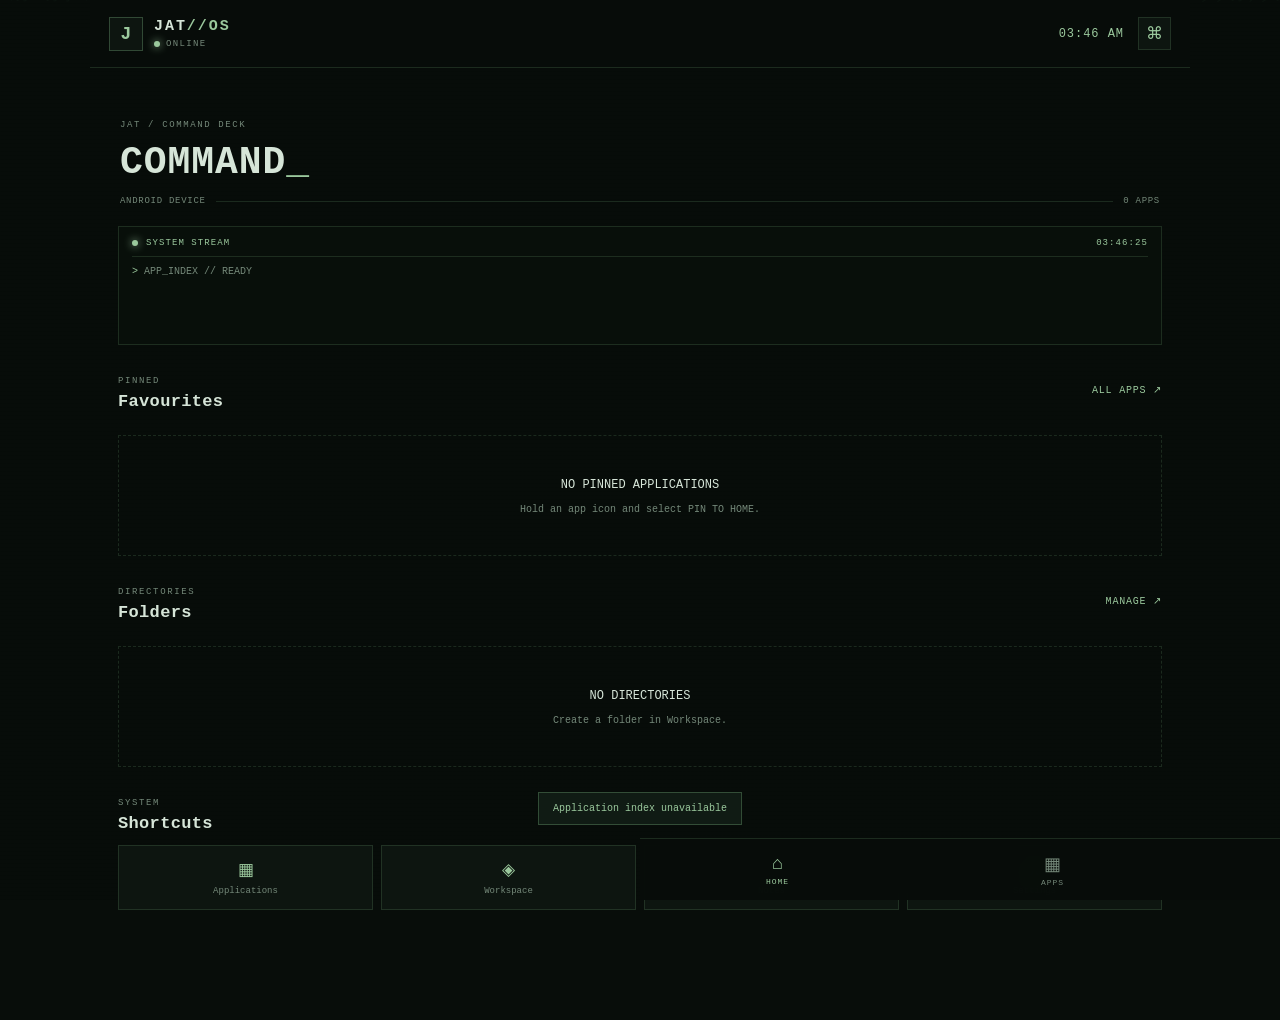
==== commit 04fa3d05: "Build final JAT OS launcher experience" ====
--- a/interface/index.html
+++ b/interface/index.html
@@ -2,207 +2,213 @@
 <html lang="en">
 <head>
 <meta charset="UTF-8">
-<meta name="viewport" content="width=device-width, initial-scale=1, maximum-scale=1, user-scalable=no">
-<meta name="theme-color" content="#05080c">
+<meta name="viewport" content="width=device-width,initial-scale=1,maximum-scale=1,user-scalable=no">
+<meta name="theme-color" content="#080d0a">
 <title>JAT OS</title>
 <link rel="stylesheet" href="style.css">
 </head>
 <body>
-<div class="ambient"></div>
 <canvas id="matrix"></canvas>
+<div class="scanlines"></div>
 
 <div id="app">
-    <header class="topbar">
+    <header class="topbar boot-target">
         <div class="brand">
             <div class="brand-mark">J</div>
-            <div>
-                <div class="brand-name">JAT<span> OS</span></div>
-                <div class="brand-status"><i></i> SYSTEM ONLINE</div>
+            <div class="brand-copy">
+                <div class="brand-name">JAT<span>//OS</span></div>
+                <div class="brand-status"><i></i><span>ONLINE</span></div>
             </div>
         </div>
         <div class="top-actions">
-            <div class="clock" id="clock">--:--</div>
-            <button class="settings-shortcut" onclick="deviceSettings()" aria-label="Device settings">⚙</button>
+            <div id="clock" class="clock">--:--</div>
+            <button class="icon-button" onclick="deviceSettings()" aria-label="Android settings">⌘</button>
         </div>
     </header>
 
     <main id="mainContent">
         <section id="homeScreen" class="screen active">
-            <div class="hero">
-                <div class="eyebrow">PERSONAL INTERFACE / 01</div>
-                <h1>Welcome<span class="accent">.</span></h1>
-                <p class="subline">Your device. Your environment.</p>
+            <div class="hero boot-target">
+                <div class="eyebrow">JAT / COMMAND DECK</div>
+                <h1>COMMAND<span class="accent">_</span></h1>
                 <div class="system-line">
                     <span id="deviceName">ANDROID DEVICE</span>
                     <span class="line"></span>
-                    <span id="appCount">SCANNING APPS...</span>
-                </div>
-            </div>
-
-            <div class="section-heading">
+                    <span id="appCount">INDEXING</span>
+                </div>
+            </div>
+
+            <section class="terminal-panel boot-target">
+                <div class="terminal-head">
+                    <span><i class="live-dot"></i> SYSTEM STREAM</span>
+                    <span id="streamClock">00:00:00</span>
+                </div>
+                <div id="systemStream" class="terminal-stream"></div>
+            </section>
+
+            <div class="section-heading boot-target">
                 <div>
-                    <span class="eyebrow">QUICK ACCESS</span>
+                    <span class="eyebrow">PINNED</span>
                     <h2>Favourites</h2>
                 </div>
                 <button class="text-button" onclick="showScreen('applicationsScreen')">ALL APPS ↗</button>
             </div>
-            <div id="favourites" class="app-grid favourite-grid"></div>
-
-
-            <div class="section-heading folder-section-heading">
+            <div id="favourites" class="app-grid favourite-grid boot-target"></div>
+
+            <div class="section-heading boot-target">
                 <div>
-                    <span class="eyebrow">PRIVATE DIRECTORY</span>
-                    <h2>My folders</h2>
+                    <span class="eyebrow">DIRECTORIES</span>
+                    <h2>Folders</h2>
                 </div>
                 <button class="text-button" onclick="showScreen('customizeScreen')">MANAGE ↗</button>
             </div>
-            <div id="homeFolders" class="folder-grid"></div>
-
-            <div class="section-heading lower-heading">
+            <div id="homeFolders" class="folder-grid boot-target"></div>
+
+            <div class="section-heading boot-target">
                 <div>
                     <span class="eyebrow">SYSTEM</span>
-                    <h2>Workspace</h2>
-                </div>
-            </div>
-            <div class="workspace-grid">
-                <button class="workspace-card" onclick="showScreen('applicationsScreen')">
-                    <span class="workspace-icon">▦</span>
-                    <span>Applications</span>
-                    <small>Installed apps</small>
-                </button>
-                <button class="workspace-card" onclick="showScreen('customizeScreen')">
-                    <span class="workspace-icon">◈</span>
-                    <span>Appearance</span>
-                    <small>Personalize interface</small>
-                </button>
-                <button class="workspace-card" onclick="showScreen('notesScreen')">
-                    <span class="workspace-icon">⌁</span>
-                    <span>Quick notes</span>
-                    <small>Personal workspace</small>
-                </button>
-                <button class="workspace-card" onclick="deviceSettings()">
-                    <span class="workspace-icon">⚙</span>
-                    <span>Device settings</span>
-                    <small>Android controls</small>
+                    <h2>Shortcuts</h2>
+                </div>
+            </div>
+            <div class="shortcut-grid boot-target">
+                <button class="shortcut" onclick="showScreen('applicationsScreen')">
+                    <span>▦</span>Applications
+                </button>
+                <button class="shortcut" onclick="showScreen('customizeScreen')">
+                    <span>◈</span>Workspace
+                </button>
+                <button class="shortcut" onclick="showScreen('notesScreen')">
+                    <span>⌁</span>Notes
+                </button>
+                <button class="shortcut" onclick="deviceSettings()">
+                    <span>⌘</span>Settings
                 </button>
             </div>
         </section>
 
         <section id="applicationsScreen" class="screen">
-            <div class="page-heading">
-                <div class="eyebrow">APPLICATION DIRECTORY / 02</div>
+            <div class="page-heading boot-target">
+                <div class="eyebrow">APPLICATION INDEX / 01</div>
                 <h1>Applications<span class="accent">.</span></h1>
-                <p class="subline">Apps available on this device.</p>
-            </div>
-            <div class="search-wrap">
+            </div>
+
+            <div class="search-wrap boot-target">
                 <span>⌕</span>
-                <input id="appSearch" type="search" placeholder="Search installed applications..." autocomplete="off">
-                <button onclick="clearSearch()">×</button>
-            </div>
-            <div class="app-toolbar">
-                <span id="appTotal">LOADING APPLICATIONS</span>
-                <button class="text-button" onclick="refreshApps()">↻ REFRESH</button>
-            </div>
-            <div id="allApps" class="app-grid"></div>
+                <input id="appSearch" type="search" placeholder="Search applications..." autocomplete="off">
+                <button onclick="clearSearch()" aria-label="Clear search">×</button>
+            </div>
+
+            <div class="app-toolbar boot-target">
+                <span id="appTotal">0 APPLICATIONS</span>
+                <select id="sortOrder" onchange="renderApps()">
+                    <option value="az">A–Z</option>
+                    <option value="za">Z–A</option>
+                </select>
+            </div>
+
+            <div id="categoryFilters" class="category-filters boot-target"></div>
+            <div id="allApps" class="app-grid boot-target"></div>
+
             <div id="emptyApps" class="empty-state" hidden>
-                <div class="empty-symbol">⌕</div>
-                <h3>No applications found</h3>
-                <p>Try another search or refresh the application list.</p>
+                <span>⌕</span>
+                <h3>NO MATCHES</h3>
+                <p>Try another search or category.</p>
             </div>
         </section>
 
         <section id="customizeScreen" class="screen">
-            <div class="page-heading">
-                <div class="eyebrow">INTERFACE CONFIGURATION / 03</div>
-                <h1>Customize<span class="accent">.</span></h1>
-                <p class="subline">Configure your workspace.</p>
-            </div>
-
-            <div class="settings-panel">
-                <div class="setting-row">
-                    <div><strong>Grid columns</strong><small>Apps per row</small></div>
+            <div class="page-heading boot-target">
+                <div class="eyebrow">SYSTEM CONFIGURATION / 02</div>
+                <h1>Workspace<span class="accent">.</span></h1>
+            </div>
+
+            <div class="settings-panel boot-target">
+                <div class="panel-title">APP DRAWER</div>
+
+                <div class="setting-row">
+                    <div><strong>Grid columns</strong><small>Applications per row</small></div>
                     <select id="gridColumns" onchange="saveAppearance()">
-                        <option value="3">3 columns</option>
-                        <option value="4">4 columns</option>
-                        <option value="5">5 columns</option>
-                        <option value="6">6 columns</option>
-                    </select>
-                </div>
-                <div class="setting-row">
-                    <div><strong>Icon size</strong><small>Application icon scale</small></div>
+                        <option value="3">3</option>
+                        <option value="4">4</option>
+                        <option value="5">5</option>
+                        <option value="6">6</option>
+                    </select>
+                </div>
+
+                <div class="setting-row">
+                    <div><strong>Icon scale</strong><small>Application icon size</small></div>
                     <select id="iconSize" onchange="saveAppearance()">
                         <option value="small">Small</option>
                         <option value="medium">Medium</option>
                         <option value="large">Large</option>
                     </select>
                 </div>
-                <div class="setting-row">
-                    <div><strong>Application labels</strong><small>Show names below icons</small></div>
+
+                <div class="setting-row">
+                    <div><strong>App labels</strong><small>Display names below icons</small></div>
                     <label class="switch"><input id="showLabels" type="checkbox" checked onchange="saveAppearance()"><span></span></label>
                 </div>
-                <div class="setting-row">
-                    <div><strong>Sort applications</strong><small>Display order</small></div>
-                    <select id="sortOrder" onchange="renderApps()">
-                        <option value="az">A to Z</option>
-                        <option value="za">Z to A</option>
-                    </select>
-                </div>
-                <div class="setting-row">
-                    <div><strong>Interface theme</strong><small>Visual appearance</small></div>
+
+                <div class="setting-row">
+                    <div><strong>Show hidden apps</strong><small>Include hidden applications in drawer</small></div>
+                    <label class="switch"><input id="showHidden" type="checkbox" onchange="renderApps()"><span></span></label>
+                </div>
+
+                <div class="setting-row">
+                    <div><strong>Colour environment</strong><small>Interface palette</small></div>
                     <select id="themeMode" onchange="saveAppearance()">
-                        <option value="dark">Dark</option>
-                        <option value="eye">Eye comfort / warm</option>
-                        <option value="midnight">Midnight green</option>
-                    </select>
-                </div>
-                <div class="setting-row">
-                    <div><strong>Background animation</strong><small>Animated ambient particles</small></div>
+                        <option value="hacker">Terminal green</option>
+                        <option value="eye">Warm low-glare</option>
+                        <option value="midnight">Deep green</option>
+                    </select>
+                </div>
+
+                <div class="setting-row">
+                    <div><strong>Ambient animation</strong><small>Background character stream</small></div>
                     <label class="switch"><input id="animations" type="checkbox" checked onchange="saveAppearance()"><span></span></label>
                 </div>
             </div>
 
-            <div class="folder-manager">
-                <div class="folder-manager-heading">
-                    <div class="eyebrow">DIRECTORY CONTROL / 05</div>
-                    <h2>Private folders</h2>
-                    <p>Create your own app directories and decide which applications belong in each one.</p>
-                </div>
-
+            <div class="settings-panel boot-target">
+                <div class="panel-title">DIRECTORY CONTROL</div>
                 <div class="folder-create">
-                    <input id="newFolderName" type="text" maxlength="24"
-                           placeholder="Enter folder name..." autocomplete="off">
-                    <button onclick="createFolder()">CREATE</button>
-                </div>
-
-                <div class="folder-assignment">
-                    <label for="folderTarget">SELECT DIRECTORY</label>
-                    <select id="folderTarget" onchange="renderFolderAssignments()">
-                        <option value="">Choose a folder</option>
-                    </select>
-                    <div id="folderAppAssignments" class="assignment-list">
-                        <div class="assignment-empty">Create a folder to begin.</div>
-                    </div>
-                    <button class="outline-button full-button" onclick="saveFolderAssignments()">SAVE DIRECTORY CONTENTS</button>
-                </div>
-
-                <div class="eyebrow folder-list-label">EXISTING DIRECTORIES</div>
+                    <input id="newFolderName" maxlength="26" placeholder="New folder name..." autocomplete="off">
+                    <select id="newFolderColor" aria-label="Folder colour">
+                        <option value="green">GREEN</option>
+                        <option value="amber">AMBER</option>
+                        <option value="blue">BLUE</option>
+                        <option value="red">RED</option>
+                    </select>
+                    <button class="action-button" onclick="createFolder()">CREATE</button>
+                </div>
+                <div class="setting-row">
+                    <div><strong>Folder layout</strong><small>Opened folder arrangement</small></div>
+                    <select id="folderLayout" onchange="saveAppearance()">
+                        <option value="grid">Grid</option>
+                        <option value="list">List</option>
+                    </select>
+                </div>
                 <div id="managedFolders" class="managed-folders"></div>
             </div>
-            <button class="outline-button full-button" onclick="resetAppearance()">RESET APPEARANCE</button>
+
+            <div class="settings-panel boot-target">
+                <div class="panel-title">SYSTEM</div>
+                <button class="wide-action" onclick="refreshApps()">↻ REBUILD APPLICATION INDEX</button>
+                <button class="wide-action danger-action" onclick="resetAppearance()">RESET APPEARANCE</button>
+            </div>
         </section>
 
         <section id="notesScreen" class="screen">
-            <div class="page-heading">
-                <div class="eyebrow">PERSONAL WORKSPACE / 04</div>
-                <h1>Quick notes<span class="accent">.</span></h1>
-                <p class="subline">Your notes stay on this device.</p>
+            <div class="page-heading boot-target">
+                <div class="eyebrow">PERSONAL DATA / 03</div>
+                <h1>Notes<span class="accent">.</span></h1>
             </div>
             <textarea id="notesArea" placeholder="Write something..."></textarea>
-            <div class="note-status" id="noteStatus">SAVED LOCALLY</div>
+            <div id="noteStatus" class="note-status">READY</div>
         </section>
     </main>
 
-    <nav class="bottom-nav">
+    <nav class="bottom-nav boot-target">
         <button class="nav-item active" data-screen="homeScreen" onclick="showScreen('homeScreen')">
             <span>⌂</span><small>HOME</small>
         </button>
@@ -210,7 +216,7 @@
             <span>▦</span><small>APPS</small>
         </button>
         <button class="nav-item" data-screen="customizeScreen" onclick="showScreen('customizeScreen')">
-            <span>◈</span><small>STYLE</small>
+            <span>◈</span><small>SETUP</small>
         </button>
         <button class="nav-item" data-screen="notesScreen" onclick="showScreen('notesScreen')">
             <span>⌁</span><small>NOTES</small>
@@ -218,25 +224,27 @@
     </nav>
 </div>
 
-
-<div id="folderModal" class="folder-modal" onclick="if(event.target===this)closeFolder()">
+<div id="folderModal" class="overlay" hidden>
     <div class="folder-window">
-        <div class="folder-window-top">
+        <div class="modal-head">
             <div>
-                <div class="folder-terminal-label">JAT FILE SYSTEM // PRIVATE DIRECTORY</div>
-                <h2 id="folderModalTitle">DIRECTORY</h2>
-            </div>
-            <button class="folder-close" onclick="closeFolder()">×</button>
+                <div class="eyebrow">DIRECTORY / OPEN</div>
+                <h2 id="folderModalTitle">FOLDER</h2>
+            </div>
+            <button class="close-button" onclick="closeFolder()">×</button>
         </div>
-        <div class="folder-path"><span>ROOT</span> / <span id="folderPathName">DIRECTORY</span> / ACCESS GRANTED</div>
-        <div class="folder-window-line"></div>
+        <div class="folder-meta" id="folderMeta">ROOT / DIRECTORY</div>
         <div id="folderModalApps" class="app-grid folder-modal-grid"></div>
-        <div id="folderModalEmpty" class="folder-empty" hidden>THIS DIRECTORY IS EMPTY</div>
-        <div class="folder-window-footer">LOCAL STORAGE // ENCRYPTED-STYLE INTERFACE</div>
+        <div id="folderModalEmpty" class="empty-state" hidden>THIS DIRECTORY IS EMPTY</div>
     </div>
 </div>
 
+<div id="contextOverlay" class="context-overlay" hidden>
+    <div id="contextMenu" class="context-menu"></div>
+</div>
+
 <div id="toast" class="toast"></div>
+
 <script src="app.js"></script>
 </body>
 </html>
--- a/interface/style.css
+++ b/interface/style.css
@@ -1,288 +1,394 @@
 :root {
-    color-scheme: dark;
-    --bg: #05080c;
-    --panel: #0b1118;
-    --panel2: #0e1720;
-    --border: rgba(135, 174, 190, .13);
-    --text: #e7f0f2;
-    --muted: #82949c;
-    --accent: #55e6b0;
-    --accent2: #1eaa83;
-    --icon-size: 54px;
-    --columns: 4;
-}
-* { box-sizing: border-box; -webkit-tap-highlight-color: transparent; }
-html, body { margin: 0; min-height: 100%; background: var(--bg); color: var(--text); font-family: Inter, Roboto, "Arial", sans-serif; }
-body { min-height: 100vh; overflow-x: hidden; }
-button, input, textarea, select { font: inherit; color: inherit; }
-button { cursor: pointer; }
-.ambient { position: fixed; inset: 0; pointer-events: none; z-index: 0; background: radial-gradient(ellipse at 80% 0%, rgba(22, 113, 89, .14), transparent 42%), radial-gradient(ellipse at 0% 60%, rgba(20, 69, 93, .11), transparent 45%); }
-#matrix { position: fixed; inset: 0; width: 100%; height: 100%; opacity: .14; pointer-events: none; z-index: 0; }
-#app { position: relative; z-index: 1; width: min(100%, 1100px); min-height: 100vh; margin: auto; padding: 0 22px 105px; }
-.topbar { height: 76px; display: flex; align-items: center; justify-content: space-between; border-bottom: 1px solid var(--border); }
-.brand { display: flex; align-items: center; gap: 11px; }
-.brand-mark { width: 37px; height: 37px; display: grid; place-items: center; border: 1px solid rgba(85,230,176,.55); color: var(--accent); font-size: 21px; font-weight: 800; transform: skew(-5deg); }
-.brand-name { font-size: 15px; font-weight: 800; letter-spacing: 2px; }
-.brand-name span { color: var(--accent); }
-.brand-status { margin-top: 4px; color: var(--muted); font-size: 8px; letter-spacing: 1.5px; }
-.brand-status i { display: inline-block; width: 6px; height: 6px; margin-right: 5px; border-radius: 50%; background: var(--accent); box-shadow: 0 0 9px var(--accent); }
-.top-actions { display: flex; align-items: center; gap: 16px; }
-.clock { font-size: 13px; letter-spacing: 1px; color: var(--muted); font-variant-numeric: tabular-nums; }
-.settings-shortcut { width: 38px; height: 38px; border: 1px solid var(--border); border-radius: 10px; background: var(--panel); color: var(--accent); font-size: 19px; }
-.screen { display: none; padding-top: 38px; animation: appear .28s ease both; }
-.screen.active { display: block; }
-@keyframes appear { from { opacity: 0; transform: translateY(8px); } to { opacity: 1; transform: translateY(0); } }
-.hero { padding: 45px 0 38px; }
-.eyebrow { color: var(--accent); font-size: 9px; letter-spacing: 2px; font-weight: 700; }
-h1 { margin: 13px 0 7px; font-size: clamp(36px, 7vw, 57px); line-height: 1.06; letter-spacing: -2px; font-weight: 650; }
-.accent { color: var(--accent); }
-.subline { margin: 0; color: var(--muted); font-size: 13px; }
-.system-line { display: flex; align-items: center; gap: 10px; margin-top: 30px; color: #8ea2a8; font-size: 8px; letter-spacing: 1.5px; }
-.system-line .line { width: 45px; height: 1px; background: var(--accent2); opacity: .6; }
-.section-heading { display: flex; align-items: end; justify-content: space-between; margin: 12px 0 18px; }
-h2 { margin: 5px 0 0; font-size: 21px; font-weight: 600; }
-.text-button { border: 0; background: transparent; color: var(--accent); font-size: 9px; letter-spacing: 1px; padding: 10px 0; }
-.app-grid { display: grid; grid-template-columns: repeat(var(--columns), minmax(0, 1fr)); gap: 12px 8px; }
-.app-card { min-width: 0; min-height: 112px; position: relative; display: flex; flex-direction: column; align-items: center; justify-content: flex-start; gap: 9px; padding: 13px 5px 10px; border: 1px solid transparent; border-radius: 13px; background: rgba(12, 20, 28, .8); color: var(--text); text-align: center; overflow: hidden; }
-.app-card:active { background: rgba(37, 87, 76, .35); transform: scale(.97); }
-.app-icon { width: var(--icon-size); height: var(--icon-size); object-fit: contain; border-radius: 13px; flex-shrink: 0; }
-.app-fallback { width: var(--icon-size); height: var(--icon-size); display: grid; place-items: center; border-radius: 13px; background: #132a2b; color: var(--accent); font-size: 24px; }
-.app-name { display: block; width: 100%; color: #cbd7da; font-size: 10px; line-height: 1.35; overflow-wrap: anywhere; }
-.hide-labels .app-name { display: none; }
-.favourite-grid { --columns: 4; }
-.lower-heading { margin-top: 37px; }
-.workspace-grid { display: grid; grid-template-columns: repeat(2, minmax(0, 1fr)); gap: 10px; }
-.workspace-card { min-height: 105px; display: flex; flex-direction: column; align-items: flex-start; gap: 6px; padding: 15px; border: 1px solid var(--border); border-radius: 13px; background: var(--panel); color: var(--text); text-align: left; }
-.workspace-icon { color: var(--accent); font-size: 20px; }
-.workspace-card span:nth-child(2) { font-size: 12px; font-weight: 600; }
-.workspace-card small { color: var(--muted); font-size: 9px; }
-.page-heading { margin-bottom: 27px; }
-.page-heading h1 { font-size: clamp(32px, 6vw, 48px); }
-.search-wrap { display: flex; align-items: center; gap: 10px; height: 48px; padding: 0 13px; border: 1px solid var(--border); border-radius: 10px; background: #0b1118; color: var(--accent); }
-.search-wrap input { width: 100%; min-width: 0; border: 0; outline: 0; background: transparent; color: var(--text); font-size: 12px; }
-.search-wrap input::placeholder { color: #64757c; }
-.search-wrap button { border: 0; background: transparent; color: var(--muted); font-size: 20px; }
-.app-toolbar { display: flex; justify-content: space-between; align-items: center; margin: 18px 0 12px; color: var(--muted); font-size: 8px; letter-spacing: 1.3px; }
-#allApps { padding-bottom: 20px; }
-.empty-state { padding: 55px 15px; text-align: center; color: var(--muted); }
-.empty-symbol { color: var(--accent); font-size: 35px; }
-.empty-state h3 { color: var(--text); font-size: 16px; }
-.empty-state p { font-size: 11px; }
-.settings-panel { border: 1px solid var(--border); border-radius: 13px; background: rgba(11,17,24,.92); overflow: hidden; }
-.setting-row { min-height: 72px; display: flex; align-items: center; justify-content: space-between; gap: 12px; padding: 13px 15px; border-bottom: 1px solid var(--border); }
-.setting-row:last-child { border-bottom: 0; }
-.setting-row strong { display: block; font-size: 12px; font-weight: 600; }
-.setting-row small { display: block; margin-top: 5px; color: var(--muted); font-size: 10px; }
-select { max-width: 130px; padding: 9px 24px 9px 10px; border: 1px solid var(--border); border-radius: 8px; outline: 0; background: #111b24; color: var(--text); font-size: 10px; }
-.switch { position: relative; width: 39px; height: 22px; flex-shrink: 0; }
-.switch input { position: absolute; opacity: 0; width: 0; height: 0; }
-.switch span { position: absolute; inset: 0; border-radius: 20px; background: #26343a; transition: .2s; }
-.switch span:before { content: ""; position: absolute; width: 16px; height: 16px; left: 3px; top: 3px; border-radius: 50%; background: #9ba9aa; transition: .2s; }
-.switch input:checked + span { background: #176e55; }
-.switch input:checked + span:before { transform: translateX(17px); background: #70f2c0; }
-.outline-button { border: 1px solid rgba(85,230,176,.35); border-radius: 9px; background: transparent; color: var(--accent); padding: 13px; font-size: 9px; letter-spacing: 1.5px; }
-.full-button { width: 100%; margin-top: 15px; }
-#notesArea { display: block; width: 100%; min-height: 260px; resize: vertical; padding: 16px; border: 1px solid var(--border); border-radius: 12px; outline: 0; background: #0b1118; color: var(--text); font-size: 13px; line-height: 1.6; }
-#notesArea::placeholder { color: #64757c; }
-.note-status { margin-top: 10px; color: var(--accent); font-size: 8px; letter-spacing: 1.5px; }
-.bottom-nav { position: fixed; z-index: 5; left: 50%; bottom: 0; transform: translateX(-50%); width: min(100%, 1100px); min-height: 72px; display: flex; justify-content: space-around; padding: 9px 10px max(9px, env(safe-area-inset-bottom)); border-top: 1px solid var(--border); background: rgba(5,8,12,.96); backdrop-filter: blur(16px); }
-.nav-item { flex: 1; display: flex; flex-direction: column; align-items: center; justify-content: center; gap: 4px; border: 0; background: transparent; color: #75868c; }
-.nav-item span { font-size: 21px; }
-.nav-item small { font-size: 8px; letter-spacing: 1px; }
-.nav-item.active { color: var(--accent); }
-.toast { position: fixed; z-index: 10; left: 50%; bottom: 90px; transform: translate(-50%, 12px); padding: 11px 16px; border: 1px solid var(--border); border-radius: 9px; background: #111c24; color: var(--text); font-size: 11px; opacity: 0; pointer-events: none; transition: .2s; }
-.toast.show { opacity: 1; transform: translate(-50%, 0); }
-body.midnight { --bg: #020b09; --panel: #071510; --panel2: #0a1c15; --border: rgba(85,230,176,.17); }
-body.size-small { --icon-size: 43px; }
-body.size-medium { --icon-size: 54px; }
-body.size-large { --icon-size: 65px; }
-@media (min-width: 700px) {
-    #app { padding-left: 36px; padding-right: 36px; }
-    .hero { padding-top: 65px; }
-    .app-grid { gap: 15px; }
-    .app-card { min-height: 125px; padding-top: 16px; }
-    .workspace-grid { grid-template-columns: repeat(4, minmax(0, 1fr)); }
-}
-
-
-/* JAT OS EYE COMFORT ENVIRONMENT */
+    --bg:#080d0a;
+    --panel:#0d1510;
+    --panel2:#101b14;
+    --line:rgba(119,174,125,.19);
+    --line2:rgba(119,174,125,.34);
+    --text:#d6e5d8;
+    --muted:#748879;
+    --accent:#9bc99d;
+    --accent2:#4d9a69;
+    --amber:#c7a36b;
+    --danger:#c46d65;
+    --columns:4;
+    --icon-size:42px;
+    --nav-height:62px;
+    font-family:Arial,Helvetica,sans-serif;
+}
+* { box-sizing:border-box; -webkit-tap-highlight-color:transparent; }
+html,body { margin:0; min-height:100%; background:var(--bg); color:var(--text); }
+body { overflow-x:hidden; }
 body.eye-comfort {
-    --bg: #100f0b;
-    --panel: #19170f;
-    --panel2: #201d13;
-    --border: rgba(216, 190, 132, .16);
-    --text: #eee4cc;
-    --muted: #a69a7d;
-    --accent: #dfc38b;
-    --accent2: #a68a52;
-}
-body.eye-comfort .ambient {
-    background:
-      radial-gradient(ellipse at 80% 0%, rgba(145, 111, 48, .13), transparent 45%),
-      radial-gradient(ellipse at 0% 65%, rgba(108, 82, 38, .10), transparent 45%);
-}
-body.eye-comfort #matrix { opacity: .09; filter: sepia(.7); }
-body.eye-comfort .brand-mark { border-color: rgba(223,195,139,.55); }
-body.eye-comfort .brand-status i { background: #dfc38b; box-shadow: 0 0 8px #dfc38b; }
-body.eye-comfort .app-card,
-body.eye-comfort .workspace-card,
-body.eye-comfort .search-wrap,
-body.eye-comfort #notesArea,
-body.eye-comfort .settings-panel {
-    background: rgba(27, 24, 16, .94);
-}
-body.eye-comfort .bottom-nav { background: rgba(16, 15, 11, .97); }
-body.eye-comfort .nav-item.active { color: #dfc38b; }
-body.eye-comfort .app-fallback { background: #302817; color: #dfc38b; }
-body.eye-comfort .folder-card { background: linear-gradient(145deg, #252013, #17150f); }
-body.eye-comfort .folder-card-icon { color: #dfc38b; }
-body.eye-comfort .folder-window { background: #15130e; border-color: rgba(223,195,139,.32); }
-body.eye-comfort .folder-window-line { background: rgba(223,195,139,.35); }
-
-.folder-section-heading { margin-top: 35px; }
+    --bg:#100f0b;
+    --panel:#19160f;
+    --panel2:#211c13;
+    --line:rgba(196,159,104,.19);
+    --line2:rgba(196,159,104,.34);
+    --text:#e1d4bd;
+    --muted:#9b886c;
+    --accent:#d2b17d;
+    --accent2:#9c7548;
+    --amber:#e0b978;
+}
+body.midnight {
+    --bg:#07110f;
+    --panel:#0b1915;
+    --panel2:#10221b;
+    --line:rgba(93,190,145,.18);
+    --line2:rgba(93,190,145,.34);
+    --text:#d4e8df;
+    --muted:#718e82;
+    --accent:#81d6ae;
+    --accent2:#45a982;
+}
+button,input,select,textarea { font:inherit; }
+button { color:inherit; cursor:pointer; }
+#matrix {
+    position:fixed; inset:0; width:100%; height:100%;
+    opacity:.075; pointer-events:none; z-index:0;
+}
+.scanlines {
+    position:fixed; inset:0; pointer-events:none; z-index:1;
+    opacity:.12;
+    background:repeating-linear-gradient(
+        to bottom,transparent 0px,transparent 3px,
+        rgba(120,180,125,.035) 4px
+    );
+}
+#app {
+    position:relative; z-index:2; width:min(100%,1100px);
+    min-height:100vh; margin:0 auto; padding-bottom:calc(var(--nav-height) + 20px);
+}
+.topbar {
+    height:68px; display:flex; align-items:center; justify-content:space-between;
+    padding:0 19px; border-bottom:1px solid var(--line);
+    background:rgba(8,13,10,.94); position:sticky; top:0; z-index:20;
+    backdrop-filter:blur(12px);
+}
+.brand { display:flex; align-items:center; gap:11px; }
+.brand-mark {
+    width:34px; height:34px; display:grid; place-items:center;
+    border:1px solid var(--line2); color:var(--accent);
+    font:700 18px monospace; background:var(--panel);
+}
+.brand-name { font:700 15px monospace; letter-spacing:.13em; }
+.brand-name span { color:var(--accent); }
+.brand-status {
+    display:flex; align-items:center; gap:6px; margin-top:4px;
+    color:var(--muted); font:9px monospace; letter-spacing:.15em;
+}
+.brand-status i,.live-dot {
+    width:6px; height:6px; border-radius:50%; display:inline-block;
+    background:var(--accent); box-shadow:0 0 8px var(--accent);
+}
+.top-actions { display:flex; align-items:center; gap:14px; }
+.clock { color:var(--accent); font:12px monospace; letter-spacing:.08em; }
+.icon-button {
+    width:33px; height:33px; border:1px solid var(--line);
+    background:var(--panel); color:var(--accent); font-size:17px;
+}
+main { padding:18px 18px 24px; }
+.screen { display:none; }
+.screen.active { display:block; }
+.hero { padding:22px 2px 20px; }
+.eyebrow {
+    color:var(--muted); font:9px monospace; letter-spacing:.18em;
+}
+.hero h1,.page-heading h1 {
+    margin:11px 0 12px; font:700 clamp(25px,5vw,38px) monospace;
+    letter-spacing:.025em; color:var(--text);
+}
+.accent { color:var(--accent); }
+.system-line {
+    display:flex; align-items:center; gap:10px;
+    color:var(--muted); font:9px monospace; letter-spacing:.08em;
+}
+.system-line .line { height:1px; flex:1; background:var(--line); }
+.terminal-panel {
+    border:1px solid var(--line); background:rgba(9,17,12,.82);
+    padding:11px 13px; margin:0 0 24px;
+}
+.terminal-head {
+    display:flex; justify-content:space-between; align-items:center;
+    color:var(--accent); font:9px monospace; letter-spacing:.12em;
+    padding-bottom:8px; border-bottom:1px solid var(--line);
+}
+.terminal-head span:first-child { display:flex; align-items:center; gap:8px; }
+.terminal-stream {
+    height:76px; overflow:hidden; padding-top:7px;
+    color:var(--muted); font:10px/1.65 monospace;
+}
+.stream-line { white-space:nowrap; animation:streamIn .3s ease both; }
+.stream-line::before { content:"> "; color:var(--accent); }
+@keyframes streamIn { from {opacity:0;transform:translateX(-4px)} to {opacity:1;transform:none} }
+.section-heading {
+    display:flex; align-items:center; justify-content:space-between;
+    gap:12px; margin:24px 0 12px;
+}
+.section-heading h2 {
+    margin:5px 0 0; font:600 17px monospace; letter-spacing:.02em;
+}
+.text-button {
+    border:0; background:none; color:var(--accent);
+    font:10px monospace; letter-spacing:.08em; padding:8px 0;
+}
+.app-grid {
+    display:grid; grid-template-columns:repeat(var(--columns),minmax(0,1fr));
+    gap:9px; align-items:stretch;
+}
+.app-card {
+    min-width:0; min-height:91px; padding:10px 4px 8px;
+    border:1px solid var(--line); border-radius:4px;
+    background:linear-gradient(145deg,rgba(17,29,20,.95),rgba(9,15,11,.95));
+    display:flex; flex-direction:column; justify-content:center;
+    align-items:center; gap:7px; position:relative; overflow:hidden;
+    touch-action:pan-y; user-select:none;
+}
+.app-card:active { background:var(--panel2); border-color:var(--line2); }
+.app-icon {
+    width:var(--icon-size); height:var(--icon-size);
+    object-fit:contain; image-rendering:auto;
+}
+.app-fallback {
+    width:var(--icon-size); height:var(--icon-size);
+    display:grid; place-items:center; color:var(--accent);
+    background:var(--panel2); border:1px solid var(--line);
+    font:17px monospace;
+}
+.app-name {
+    max-width:100%; color:var(--text); font:10px/1.3 monospace;
+    text-align:center; overflow:hidden; text-overflow:ellipsis;
+    white-space:nowrap; padding:0 3px;
+}
+body.hide-labels .app-name { display:none; }
+body.size-small { --icon-size:32px; }
+body.size-medium { --icon-size:42px; }
+body.size-large { --icon-size:50px; }
+.favourite-grid { grid-template-columns:repeat(auto-fill,minmax(76px,1fr)); }
+.favourite-grid .app-card { min-height:80px; }
 .folder-grid {
-    display: grid;
-    grid-template-columns: repeat(2, minmax(0, 1fr));
-    gap: 11px;
+    display:grid; grid-template-columns:repeat(auto-fill,minmax(145px,1fr));
+    gap:9px;
 }
 .folder-card {
-    min-width: 0;
-    min-height: 105px;
-    display: flex;
-    flex-direction: column;
-    align-items: flex-start;
-    justify-content: space-between;
-    padding: 14px;
-    border: 1px solid rgba(85,230,176,.19);
-    border-radius: 12px;
-    background: linear-gradient(145deg, #101c1b, #0a1013);
-    text-align: left;
-    color: var(--text);
-}
-.folder-card:active { transform: scale(.98); }
-.folder-card-top { display: flex; align-items: center; justify-content: space-between; width: 100%; }
-.folder-card-icon { color: var(--accent); font-size: 22px; }
-.folder-card-count { color: var(--muted); font-size: 8px; letter-spacing: 1px; }
-.folder-card-name { font-size: 12px; font-weight: 700; overflow-wrap: anywhere; }
-.folder-card-path { color: var(--muted); font-size: 8px; letter-spacing: 1px; }
-
-.folder-manager {
-    margin-top: 24px;
-    padding: 17px;
-    border: 1px solid var(--border);
-    border-radius: 13px;
-    background: rgba(11,17,24,.85);
-}
-.folder-manager-heading h2 { margin-top: 8px; }
-.folder-manager-heading p { color: var(--muted); font-size: 11px; line-height: 1.6; }
-.folder-create { display: flex; gap: 8px; margin-top: 18px; }
-.folder-create input {
-    width: 100%;
-    min-width: 0;
-    padding: 12px;
-    border: 1px solid var(--border);
-    border-radius: 8px;
-    outline: 0;
-    background: #080e12;
-    font-size: 11px;
-}
-.folder-create button {
-    flex-shrink: 0;
-    padding: 0 15px;
-    border: 0;
-    border-radius: 8px;
-    background: var(--accent);
-    color: #07100c;
-    font-size: 9px;
-    font-weight: 800;
-    letter-spacing: 1px;
-}
-.folder-assignment {
-    margin-top: 22px;
-    padding-top: 17px;
-    border-top: 1px solid var(--border);
-}
-.folder-assignment > label,
-.folder-list-label {
-    display: block;
-    margin-bottom: 10px;
-    color: var(--accent);
-    font-size: 8px;
-    letter-spacing: 1.5px;
-}
-.folder-assignment select { width: 100%; max-width: none; }
-.assignment-list { display: grid; gap: 5px; margin-top: 12px; max-height: 310px; overflow-y: auto; }
-.assignment-item {
-    display: flex;
-    align-items: center;
-    gap: 10px;
-    min-height: 48px;
-    padding: 7px 9px;
-    border: 1px solid var(--border);
-    border-radius: 8px;
-    background: rgba(5,9,12,.4);
-}
-.assignment-item img { width: 29px; height: 29px; object-fit: contain; border-radius: 7px; }
-.assignment-item span { flex: 1; font-size: 10px; overflow-wrap: anywhere; }
-.assignment-item input { accent-color: var(--accent); width: 17px; height: 17px; }
-.assignment-empty { padding: 15px 5px; color: var(--muted); font-size: 10px; }
-.folder-list-label { margin-top: 23px; }
-.managed-folders { display: grid; gap: 7px; }
+    min-width:0; padding:13px; text-align:left;
+    border:1px solid var(--line); border-left:2px solid var(--folder-color,var(--accent));
+    background:var(--panel); display:flex; flex-direction:column; gap:9px;
+    border-radius:3px;
+}
+.folder-card-top { display:flex; align-items:center; justify-content:space-between; }
+.folder-symbol { color:var(--folder-color,var(--accent)); font:20px monospace; }
+.folder-count { color:var(--muted); font:8px monospace; }
+.folder-card-name { color:var(--text); font:12px monospace; overflow:hidden;text-overflow:ellipsis;white-space:nowrap; }
+.folder-preview { display:flex; align-items:center; min-height:23px; }
+.folder-preview img { width:21px;height:21px;object-fit:contain;margin-right:4px; }
+.shortcut-grid { display:grid; grid-template-columns:repeat(4,minmax(0,1fr)); gap:8px; }
+.shortcut {
+    min-height:65px; display:flex; flex-direction:column; align-items:center;
+    justify-content:center; gap:6px; background:var(--panel);
+    border:1px solid var(--line); color:var(--muted);
+    font:9px monospace;
+}
+.shortcut span { color:var(--accent); font-size:17px; }
+.page-heading { padding:18px 1px 13px; }
+.page-heading h1 { margin-bottom:0; }
+.search-wrap {
+    display:flex; align-items:center; gap:9px; padding:0 12px;
+    height:43px; background:var(--panel); border:1px solid var(--line);
+    margin:8px 0 13px;
+}
+.search-wrap>span { color:var(--accent); font:20px monospace; }
+.search-wrap input {
+    min-width:0; flex:1; border:0; outline:0; color:var(--text);
+    background:transparent; font:11px monospace;
+}
+.search-wrap input::placeholder { color:var(--muted); }
+.search-wrap button {
+    border:0; background:none; color:var(--muted); font-size:19px;
+}
+.app-toolbar { display:flex; justify-content:space-between; align-items:center; margin:8px 0; }
+.app-toolbar span { color:var(--muted); font:9px monospace; letter-spacing:.1em; }
+select,input,textarea {
+    color:var(--text); background:var(--panel);
+    border:1px solid var(--line); border-radius:2px;
+}
+.app-toolbar select { padding:6px 8px; font:10px monospace; }
+.category-filters {
+    display:flex; gap:7px; overflow-x:auto; padding:7px 0 13px;
+    scrollbar-width:none;
+}
+.category-filters::-webkit-scrollbar { display:none; }
+.category-chip {
+    flex:0 0 auto; padding:7px 10px; border:1px solid var(--line);
+    background:var(--panel); color:var(--muted); font:9px monospace;
+}
+.category-chip.active {
+    color:var(--accent); border-color:var(--line2);
+    background:var(--panel2);
+}
+.empty-state {
+    padding:30px 12px; text-align:center; color:var(--muted);
+    border:1px dashed var(--line); margin-top:12px;
+}
+.empty-state span { color:var(--accent); font-size:22px; }
+.empty-state h3 { font:12px monospace; color:var(--text); }
+.empty-state p { font:10px monospace; }
+.settings-panel {
+    border:1px solid var(--line); background:rgba(12,20,14,.92);
+    margin:12px 0; padding:13px;
+}
+.panel-title {
+    color:var(--accent); font:10px monospace; letter-spacing:.14em;
+    padding-bottom:10px; border-bottom:1px solid var(--line);
+}
+.setting-row {
+    min-height:54px; display:flex; align-items:center;
+    justify-content:space-between; gap:12px; border-bottom:1px solid var(--line);
+}
+.setting-row:last-child { border-bottom:0; }
+.setting-row strong { display:block; color:var(--text); font:11px monospace; }
+.setting-row small { display:block; margin-top:4px; color:var(--muted); font:9px monospace; }
+.setting-row select { padding:7px 8px; font:10px monospace; max-width:125px; }
+.switch { position:relative; width:35px; height:19px; flex:0 0 auto; }
+.switch input { opacity:0; width:0;height:0; }
+.switch span {
+    position:absolute; inset:0; background:#18231b; border:1px solid var(--line2);
+}
+.switch span::before {
+    content:""; position:absolute; width:11px;height:11px;left:3px;top:3px;
+    background:var(--muted); transition:.2s;
+}
+.switch input:checked+span::before { transform:translateX(15px); background:var(--accent); }
+.folder-create { display:flex; gap:6px; padding:12px 0; }
+.folder-create input { flex:1; min-width:0; padding:10px; font:10px monospace; }
+.folder-create select { width:77px; padding:6px 3px; font:9px monospace; }
+.action-button {
+    border:1px solid var(--line2); background:var(--panel2);
+    color:var(--accent); padding:0 12px; font:10px monospace;
+}
+.managed-folders { display:flex; flex-direction:column; }
 .managed-folder-row {
-    display: flex;
-    align-items: center;
-    gap: 8px;
-    padding: 10px;
-    border: 1px solid var(--border);
-    border-radius: 8px;
-    background: rgba(5,9,12,.35);
-}
-.managed-folder-row span { flex: 1; min-width: 0; font-size: 11px; overflow-wrap: anywhere; }
-.managed-folder-row small { color: var(--muted); font-size: 9px; }
+    display:grid; grid-template-columns:minmax(0,1fr) auto auto;
+    align-items:center; gap:8px; padding:9px 0; border-bottom:1px solid var(--line);
+}
+.managed-folder-row input {
+    min-width:0; width:100%; padding:7px; font:10px monospace;
+}
+.managed-folder-row select { width:72px; padding:6px 3px; font:9px monospace; }
 .managed-folder-row button {
-    border: 1px solid rgba(220,105,95,.25);
-    border-radius: 6px;
-    padding: 7px 9px;
-    background: transparent;
-    color: #df8e80;
-    font-size: 8px;
-}
-.folder-modal {
-    display: none;
-    position: fixed;
-    inset: 0;
-    z-index: 20;
-    align-items: center;
-    justify-content: center;
-    padding: 15px;
-    background: rgba(0,0,0,.78);
-    backdrop-filter: blur(12px);
-}
-.folder-modal.open { display: flex; animation: appear .2s ease both; }
+    border:1px solid var(--line); background:transparent;
+    color:var(--danger); padding:7px; font:9px monospace;
+}
+.wide-action {
+    display:block; width:100%; margin-top:9px; padding:11px;
+    text-align:left; color:var(--accent); background:var(--panel);
+    border:1px solid var(--line); font:10px monospace;
+}
+.danger-action { color:var(--danger); }
+#notesArea {
+    display:block; width:100%; min-height:260px; resize:vertical;
+    padding:13px; outline:none; font:12px/1.7 monospace;
+}
+.note-status { padding:8px 2px; color:var(--muted); font:9px monospace; }
+.bottom-nav {
+    position:fixed; z-index:30; bottom:0; left:50%; transform:translateX(-50%);
+    width:min(100%,1100px); height:var(--nav-height);
+    display:grid; grid-template-columns:repeat(4,1fr);
+    background:rgba(8,13,10,.97); border-top:1px solid var(--line);
+    backdrop-filter:blur(12px);
+    padding-bottom:env(safe-area-inset-bottom);
+}
+.nav-item {
+    border:0; background:transparent; color:var(--muted);
+    display:flex; flex-direction:column; justify-content:center;
+    align-items:center; gap:3px;
+}
+.nav-item span { font-size:18px; }
+.nav-item small { font:8px monospace; letter-spacing:.12em; }
+.nav-item.active { color:var(--accent); }
+.overlay {
+    position:fixed; inset:0; z-index:70; background:rgba(0,0,0,.76);
+    display:flex; align-items:center; justify-content:center; padding:16px;
+}
+.overlay[hidden] { display:none; }
 .folder-window {
-    width: min(100%, 620px);
-    max-height: 82vh;
-    overflow-y: auto;
-    padding: 18px;
-    border: 1px solid rgba(85,230,176,.38);
-    border-radius: 13px;
-    background: #08100f;
-    box-shadow: 0 0 35px rgba(31,174,126,.12);
-}
-.folder-window-top { display: flex; align-items: flex-start; justify-content: space-between; gap: 12px; }
-.folder-terminal-label { color: var(--accent); font-size: 8px; letter-spacing: 1.4px; }
-.folder-window-top h2 { margin-top: 9px; font-family: monospace; font-size: 18px; overflow-wrap: anywhere; }
-.folder-close { width: 33px; height: 33px; border: 1px solid var(--border); border-radius: 8px; background: transparent; color: var(--accent); font-size: 20px; }
-.folder-path { margin: 13px 0; color: var(--muted); font-family: monospace; font-size: 8px; letter-spacing: 1px; overflow-wrap: anywhere; }
-.folder-path span { color: var(--accent); }
-.folder-window-line { height: 1px; margin-bottom: 14px; background: rgba(85,230,176,.28); }
-.folder-modal-grid { grid-template-columns: repeat(4, minmax(0,1fr)); gap: 7px; }
-.folder-modal-grid .app-card { min-height: 100px; background: rgba(15,27,25,.75); }
-.folder-empty { padding: 35px 5px; color: var(--muted); text-align: center; font-family: monospace; font-size: 10px; letter-spacing: 1px; }
-.folder-window-footer { margin-top: 17px; padding-top: 12px; border-top: 1px solid var(--border); color: var(--muted); font-size: 7px; letter-spacing: 1.3px; }
-@media (min-width: 700px) {
-    .folder-grid { grid-template-columns: repeat(3, minmax(0,1fr)); }
-}
-@media (max-width: 380px) {
-    .folder-modal-grid { grid-template-columns: repeat(3, minmax(0,1fr)); }
-}
+    width:min(100%,620px); max-height:82vh; overflow:auto;
+    background:var(--bg); border:1px solid var(--line2);
+    padding:16px; box-shadow:0 15px 60px rgba(0,0,0,.5);
+}
+.modal-head { display:flex; align-items:center; justify-content:space-between; }
+.modal-head h2 { margin:7px 0; color:var(--accent); font:16px monospace; }
+.close-button {
+    width:31px;height:31px;border:1px solid var(--line);
+    background:var(--panel); color:var(--text); font-size:19px;
+}
+.folder-meta {
+    padding:10px 0; margin:7px 0 14px; border-bottom:1px solid var(--line);
+    color:var(--muted); font:9px monospace;
+}
+.folder-modal-grid { grid-template-columns:repeat(auto-fill,minmax(75px,1fr)); }
+.folder-modal-grid.list-mode { grid-template-columns:1fr; }
+.folder-modal-grid.list-mode .app-card {
+    min-height:55px; flex-direction:row; justify-content:flex-start;
+    padding:8px 12px;
+}
+.folder-modal-grid.list-mode .app-name { text-align:left; }
+.context-overlay {
+    position:fixed; inset:0; z-index:90; background:rgba(0,0,0,.16);
+}
+.context-overlay[hidden] { display:none; }
+.context-menu {
+    position:absolute; width:min(235px,calc(100vw - 24px));
+    max-height:75vh; overflow:auto; padding:6px;
+    background:#0c1510; border:1px solid var(--line2);
+    box-shadow:0 12px 35px rgba(0,0,0,.55);
+}
+.context-title {
+    padding:9px 9px 10px; color:var(--accent);
+    border-bottom:1px solid var(--line); font:10px monospace;
+    overflow:hidden;text-overflow:ellipsis;white-space:nowrap;
+}
+.context-action {
+    width:100%; display:flex; align-items:center; justify-content:space-between;
+    padding:11px 9px; border:0; border-bottom:1px solid rgba(120,170,120,.09);
+    background:transparent; color:var(--text); text-align:left;
+    font:10px monospace;
+}
+.context-action:active { background:var(--panel2); }
+.context-action.danger { color:var(--danger); }
+.context-submenu {
+    padding:5px; background:#101c14; border:1px solid var(--line);
+}
+.context-submenu button {
+    display:block; width:100%; text-align:left; padding:9px;
+    border:0; background:transparent; color:var(--muted); font:10px monospace;
+}
+.toast {
+    position:fixed; z-index:120; bottom:calc(var(--nav-height) + 13px);
+    left:50%; transform:translate(-50%,10px); opacity:0;
+    pointer-events:none; padding:10px 14px; max-width:90vw;
+    background:#101b14; border:1px solid var(--line2);
+    color:var(--accent); font:10px monospace; text-align:center;
+    transition:.2s;
+}
+.toast.show { opacity:1; transform:translate(-50%,0); }
+.boot-target { opacity:1; transform:none; filter:none; }
+.boot-target.boot-hidden {
+    opacity:0; transform:translateY(7px); filter:blur(1.5px);
+}
+.boot-target.boot-visible {
+    opacity:1; transform:translateY(0); filter:blur(0);
+    transition:opacity 1.1s ease,transform 1.1s ease,filter 1.1s ease;
+}
+@media (min-width:700px) {
+    main { padding:24px 28px; }
+    .app-grid { gap:12px; }
+    .app-card { min-height:105px; }
+    .hero { padding-top:28px; }
+}
+@media (max-width:390px) {
+    main { padding-left:12px; padding-right:12px; }
+    .shortcut-grid { grid-template-columns:repeat(2,1fr); }
+    .folder-create { flex-wrap:wrap; }
+    .folder-create input { flex-basis:100%; }
+}
